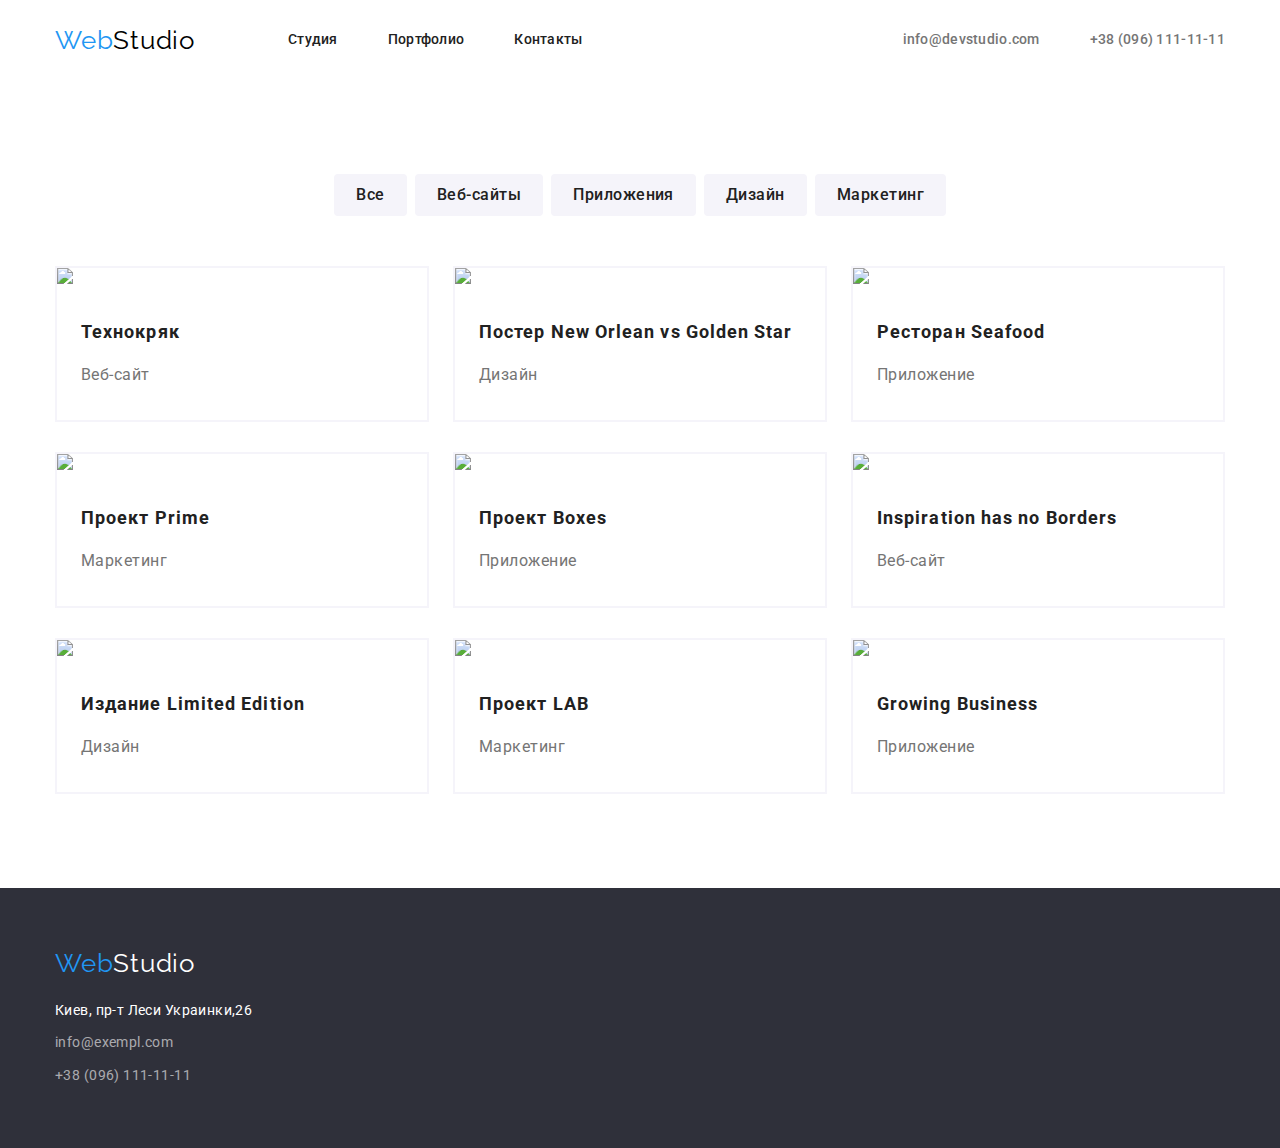
==== html/portfolio.html @ 2e2d147a "main" ====
<!DOCTYPE html>
<html lang="ru">
  <head>
    <meta charset="UTF-8" />
    <meta name="viewport" content="width=device-width, initial-scale=1.0" />
    <title>Portfolio</title>
    <link
      href="https://fonts.googleapis.com/css2?family=Raleway:wght@700&family=Roboto:wght@400;500;700;900&display=swap"
      rel="stylesheet"
    />
    <link
      href="https://cdnjs.cloudflare.com/ajax/libs/modern-normalize/1.0.0/modern-normalize.min.css"
      rel="stylesheet"
    />
    <!-- Див.на 2.34 год. вебінар Модуль 2. Вебинар №3. Основы CSS. Селекторы. Цвет -->
    <!-- link rel="stylesheet" href="./css/normalize.css" /   -->
    <link rel="stylesheet" href="../css/common.css" />
    <link rel="stylesheet" href="../css/portfolio.css" />
  </head>

  <!-- Контент страницы portfolio-->

  <body class="page">
    <!-- Шапка страницы портфолио-->
    <div class="container">
      <header>
        <!-- site-nav - Главная навигация -->
        <nav class="parents-btn">
          <!-- logo Логотип, всегда ссылка -->
          <a href="../index.html" lang="en" class="logo"
            >Web<span class="logo-black">Studio</span>
          </a>
          <!-- site-nav - Ссылки на другие страницы или разделы текущей -->
          <ul class="site-nav list middle-topline">
            <li class="li-site-nav">
              <a href="../index.html" class="link current">Студия</a>
            </li>
            <li class="li-site-nav">
              <a href="./portfolio.html" class="link">Портфолио</a>
            </li>
            <li class="li-site-nav">
              <a href="./portfolio.html" class="link">Контакты</a>
            </li>
          </ul>

          <!-- aus-nav, Contats -->
          <ul class="aus-nav list edge-topline">
            <li class="li-aus-nav">
              <a href="mailto:info@devstudio.com" class="link"
                >info@devstudio.com</a
              >
            </li>
            <li class="li-aus-nav">
              <a href="tel:+380961111111" class="link">+38 (096) 111-11-11</a>
            </li>
          </ul>
        </nav>
      </header>
    </div>

    <main>
      <!-- навигация портфолио-->
      <div class="container">
        <nav>
          <ul class="filter-btn list topline">
            <li class="describe-btn">
              <button type="button">Все</button>
            </li>
            <li class="describe-btn">
              <button type="button">Веб-сайты</button>
            </li>
            <li class="describe-btn">
              <button type="button">Приложения</button>
            </li>
            <li class="describe-btn">
              <button type="button">Дизайн</button>
            </li>
            <li class="describe-btn">
              <button type="button">Маркетинг</button>
            </li>
          </ul>
        </nav>
      </div>

      <!-- main - Секция главная -->
      <div class="container">
        <section class="section-dcrtn">
          <!--  <h1> ПОРТФОЛИО </h1>      -->
          <ul class="list ul-dcrtn">
            <li class="block-li img">
              <!-- Рамка вокруг текста -->
              <div class="outline-main">
                <a href=""
                  ><img
                    src="../images/porfolio-img/hw-02-001.jpg"
                    alt="Изибражение контента веб-сайта."
                    width="370"
                  />
                  <h2 class="name-work">Технокряк</h2>
                  <p class="type-work">Веб-сайт</p>
                </a>
              </div>
              <div>
                <p class="plastyr"></p>
              </div>
              <!--          <p class="describe-work">
                      Технокряк это современная площадка распространения коронавируса.
                      Компании используют эту платформу для цифрового шпионажа и атак
                      на защищенные сервера конкурентов.
                    </p> -->
            </li>
            <li class="block-li img">
              <!-- Рамка вокруг текста -->
              <div class="outline-main">
                <a href=""
                  ><img
                    src="../images/porfolio-img/hw-02-002.jpg"
                    alt="Изображение баскетболистов с мячем."
                    width="370"
                  />
                  <h2 class="name-work">Постер New Orlean vs Golden Star</h2>
                  <p class="type-work">Дизайн</p>
                </a>
              </div>
              <div>
                <p class="plastyr"></p>
              </div>
              <!--          <p class="describe-work">
                      Технокряк это современная площадка распространения коронавируса.
                      Компании используют эту платформу для цифрового шпионажа и атак
                      на защищенные сервера конкурентов.
                    </p> -->
            </li>
            <li class="block-li img">
              <!-- Рамка вокруг текста -->
              <div class="outline-main">
                <a href=""
                  ><img
                    src="../images/porfolio-img/hw-02-003.jpg"
                    alt="Изображение афиши ресторана Seafood."
                    width="370"
                  />
                  <h2 class="name-work">Ресторан Seafood</h2>
                  <p class="type-work">Приложение</p>
                </a>
              </div>
              <div>
                <p class="plastyr"></p>
              </div>
              <!--          <p class="describe-work">
                      Технокряк это современная площадка распространения коронавируса.
                      Компании используют эту платформу для цифрового шпионажа и атак
                      на защищенные сервера конкурентов.
                    </p> -->
            </li>
            <li class="block-li img">
              <!-- Рамка вокруг текста -->
              <div class="outline-main">
                <a href=""
                  ><img
                    src="../images/porfolio-img/hw-02-004.jpg"
                    alt="Изображение товара наушникм."
                    width="370"
                  />
                  <h2 class="name-work">Проект Prime</h2>
                  <p class="type-work">Маркетинг</p>
                </a>
              </div>
              <div>
                <p class="plastyr"></p>
              </div>
              <!--          <p class="describe-work">
                      Технокряк это современная площадка распространения коронавируса.
                      Компании используют эту платформу для цифрового шпионажа и атак
                      на защищенные сервера конкурентов.
                      </p> -->
            </li>
            <li class="block-li img">
              <!-- Рамка вокруг текста -->
              <div class="outline-main">
                <a href=""
                  ><img
                    src="../images/porfolio-img/hw-02-005.jpg"
                    alt="Изображение упаковочных коробок."
                    width="370"
                  />
                  <h2 class="name-work">Проект Boxes</h2>
                  <p class="type-work">Приложение</p>
                </a>
              </div>
              <div>
                <p class="plastyr"></p>
              </div>
              <!--          <p class="describe-work">
                      Технокряк это современная площадка распространения коронавируса.
                      Компании используют эту платформу для цифрового шпионажа и атак
                      на защищенные сервера конкурентов.
                    </p> -->
            </li>
            <li class="block-li img">
              <!-- Рамка вокруг текста -->
              <div class="outline-main">
                <a href=""
                  ><img
                    src="../images/porfolio-img/hw-02-006.jpg"
                    alt="Изображение презентации веб-сайта."
                    width="370"
                  />
                  <h2 class="name-work">Inspiration has no Borders</h2>
                  <p class="type-work">Веб-сайт</p>
                </a>
              </div>
              <div>
                <p class="plastyr"></p>
              </div>
              <!--          <p class="describe-work">
                      Технокряк это современная площадка распространения коронавируса.
                      Компании используют эту платформу для цифрового шпионажа и атак
                      на защищенные сервера конкурентов.
                    </p> -->
            </li>
            <li class="block-li img">
              <!-- Рамка вокруг текста -->
              <div class="outline-main">
                <a href=""
                  ><img
                    src="../images/porfolio-img/hw-02-007.jpg"
                    alt="Изображение рекламного издания."
                    width="370"
                  />
                  <h2 class="name-work">Издание Limited Edition</h2>
                  <p class="type-work">Дизайн</p>
                </a>
              </div>
              <div>
                <p class="plastyr"></p>
              </div>
              <!--          <p class="describe-work">
                      Технокряк это современная площадка распространения коронавируса.
                      Компании используют эту платформу для цифрового шпионажа и атак
                      на защищенные сервера конкурентов.
                    </p> -->
            </li>
            <li class="block-li img">
              <!-- Рамка вокруг текста -->
              <div class="outline-main">
                <a href=""
                  ><img
                    src="../images/porfolio-img/hw-02-008.jpg"
                    alt="Изображение бирка товара."
                    width="370"
                  />
                  <h2 class="name-work">Проект LAB</h2>
                  <p class="type-work">Маркетинг</p>
                </a>
              </div>
              <div>
                <p class="plastyr"></p>
              </div>
              <!--          <p class="describe-work">
                      Технокряк это современная площадка распространения коронавируса.
                      Компании используют эту платформу для цифрового шпионажа и атак
                      на защищенные сервера конкурентов.
                    </p> -->
            </li>
            <li class="block-li img">
              <!-- Рамка вокруг текста -->
              <div class="outline-main">
                <a href=""
                  ><img
                    src="../images/porfolio-img/hw-02-009.jpg"
                    alt="Изображение презентации бизнеса на ноутбуке."
                    width="370"
                  />
                  <h2 class="name-work">Growing Business</h2>
                  <p class="type-work">Приложение</p>
                </a>
              </div>
              <div>
                <p class="plastyr"></p>
              </div>

              <!--          <p class="describe-work">
                      Технокряк это современная площадка распространения коронавируса.
                      Компании используют эту платформу для цифрового шпионажа и атак
                      на защищенные сервера конкурентов.
                    </p> -->
            </li>
          </ul>
        </section>
      </div>
    </main>

    <!-- Подвал страницы -->
    <footer>
      <div class="container">
        <!--*розташування дає різницю*/-->
        <!-- Логотип, всегда ссылка -->
        <!--href="./index.html" lang="en" class="logo"-->
        <a href="../" lang="en" class="logo"
          >Web<span class="logo-white">Studio</span></a
        >
        <!-- Адрес и контакты -->
        <address class="adr">
          Киев, пр-т Леси Украинки,26
          <a href="mailto:info@exempl.com" class="aus-footer"
            >info@exempl.com</a
          >
          <a href="tel:+380961111111" class="aus-footer">+38 (096) 111-11-11</a>
        </address>
      </div>
    </footer>
  </body>
</html>

<!-- абсолютные пути  не cкопировались  -->
---- css/common.css ----
:root {
  /*як селектор html для index.html
  Робимо об'яву своїх перемінних:*/
  --primary-text-color: #212121;
  --title-text-color: #757575;
  --accent-color: #2196f3;
  --primary-white-color: #ffffff;

  --secondary-bckgr-color: #2f303a;
  --secondary-grey-color: rgba(255, 255, 255, 0.6);
  --secondary-blacK-color: #000000;
  --button-bckgr-color: #f5f4fa;
 
}


body {
  background-color: var(--primary-white-color);
  color: var(--title-text-color);

  font-family: Roboto, Raleway, sans-serif;
  /*щрифт без насічок*/
  /*letter-spacing: 0.15em;   Унаслідковуване*/
}

.container {
  /*  центрування  */
  /*margin: 0 auto;*/
  margin-left: auto;
  margin-right: auto;
  width: 1200px; /* 1170 + 15 + 15 */
  padding-left: 15px;
  padding-right: 15px;

 /* outline: 2px solid tomato; /* слой */
  /* background-color: #fffbbb; / завжди використовуватити в роботі з container*/
}

/*  margin: 0 auto;  */

img {
  /*зняти margin в картиках*/
  display: block;
  max-width: 100%;
  height: auto;
}

.list {
  padding: 0; /* або пройтись через ліву крайню кнопку в F12 */
  margin: 0; /* або пройтись через ліву крайню кнопку в F12 */
  font-size: 0; /*задаємо в батьківский елемент ul */
  /* class для сброса стиля, например, точек при uL 
  и link для можно так же. M.2,Веб.З: 1.42.20 */
  list-style: none; 
}

.header-nav {
  display: inline-block; /*щоб розвернути в горизонталь і запрацювали  padding горизонталі */
  padding-left: 15px;
  padding-right: 15px;

  text-align: center;
  border-style: solid;
/*  color: orange; */
}

.parents-btn {
  display: flex;

  align-items: center;
  justify-content: ;
}
/* logo */
.logo {
      margin-right: 93px;
  color: var(--accent-color);

  font-family: Raleway, cursive;
  font-size: 26px;
  line-height: 1.19;
  /* identical to box height */
  letter-spacing: 0.03em;
  text-decoration: none; /*праює тільки зі ссилками*/
}
.logo-black {
  color: var(--secondary-blacK-color);
}


/*{ display: inline-block; /Превращает любой элемент в строчный, простой  текст */

/* Site-nav  */
.site-nav,
.aus-nav {
  display: flex;
  
  font-weight: 500;
  font-size: 14px;
  line-height: 1.14;
  letter-spacing: 0.02em;
}
.middle-topline { /*вертикаль*/
  padding-top: 32px; 
  padding-bottom: 32px; 
  }
.edge-topline { /*вертикаль*/
  margin-left: auto;
  padding-top: 32px; 
  padding-bottom: 32px;  
}
/* очистка крайньої геометрії, 3-й варіант*/
.site-nav .li-site-nav + .li-site-nav,
.aus-nav .li-aus-nav + .li-aus-nav {
 margin-left: 50px; 
}

/*
.li-site-nav { 
/*outline: 1px solid rebeccapurple;
  background-color: salmon;
  margin-right: 50px; 
}
/* очистка крайньої геометрії, 2-й варіант 
.site-nav .li-site-nav:last-child {
  margin-right: 0px; 
} */

/*
.li-aus-nav {
/* outline: 1px solid red; 
  background-color: rosybrown;
  margin-right: 0px;
}
/* очистка крайньої геометрії, 1-й варіант
.aus-nav .li-aus-nav:not(:last-child) {
  margin-right: 50px;
}
*/

.site-nav .link .current {
      padding-top: 32px; 
      padding-bottom: 32px;  
  display: block;  /* зняти зазор перед елементом справа (для inline block - не застосовується)*/
  
  color: var(--accent-color); /* ввели альтернативний колір на клік*/
}
.site-nav a {
  /*або .site-nav .link */
  color: var(--primary-text-color);
  text-decoration: none; /*праює тільки зі ссилками*/
}
.site-nav .link:hover,
.site-nav .link:focus,
.aus-nav .link:hover,
.aus-nav .link:focus {
  /*ефект наведення M.2,Веб.З: 1.47.20 */
  color: var(--accent-color);
}

/*aus-nav*/
/* aus  rgba(255, 255, 255, 0.6) */
.aus-nav a {
  color: var(--title-text-color);
  text-decoration: none; /*праює тільки зі ссилками*/
}

/* main */

/*footer background #2F303A*/
.adr {
  display: flex;
  flex-direction: column;
}
footer {
     /*  центрування  */
    /*margin: 0 auto;*/
  margin left: auto;
  margin right: auto;
  margin-top: 0;
  margin-bottom: 0;
  padding-left: 15px;
  padding-right: 15px;
  padding-top: 60px;
padding-bottom: 60px;
  background-color: var(--secondary-bckgr-color);
  color: var(--primary-white-color);
}
/* logo */

.logo-white {
  color: var(--primary-white-color);
}

/* address */
address {
  margin-top: 20px;
  font-style: normal;
  font-weight: 400;
  font-size: 14px;
  line-height: 1.71; /* or 171% */
  letter-spacing: 0.03em;
}

.aus-footer {
  margin-top: 9px; 
  color: var(--secondary-grey-color);
  text-decoration: none; /*праює тільки зі ссилками*/
}

.aus-footer:hover,
.aus-footer:focus {
  /*ефект наведення M.2,Веб.З: 1.47.20 */
  color: var(--accent-color);
}
---- css/portfolio.css ----
/* прцюємо у VSC паралельно в двох колонках */
/* Боаузер читає зправа наліво !!!   */

/* body {
  background-color: #ffffff;
  color: #212121;} --*/
/* button - Системи кнопок M.2,Веб.З: 2.09.40 */
.filter-btn {
  display: flex;
  margin-top: 0;
  margin-bottom: 0;
  justify-content: center;

  /* background-color: orchid; / завжди використовуватити в роботі з container*/
}
.topline {
  /*вертикаль */
  padding-top: 94px;
  padding-bottom: 50px;
}
.describe-btn button {
  border-radius: 4px;
  padding-left: 22px;
  padding-right: 22px;
  padding-top: 8px;
  padding-bottom: 8px;
  min-width: 73px;
  max-width: 150px;
  border-style: none;
  /* border-color робимо прозорим якщо border є  transparent ; opacity: 0.5; */
  /*margin-right: 8px; */
  color: var(--primary-text-color);
  background-color: var(--button-bckgr-color);

  font-weight: 500;
  font-size: 16px;
  line-height: 1.62; /* identical to box height, or 162% */
  text-align: center;
  letter-spacing: 0.03em;

  /* 
padding: 12px 24px;
display: inline-block; / Превращает любой элемент в строчный, простой  текст/
border: 1px solid black; */
}

/* очистка крайньої геометрії, 2-й варіант */
.filter-btn .describe-btn + .describe-btn {
  margin-left: 8px; /* дати по 8рх мыж елементами вліво */
}

.describe-btn button:hover,
.describe-btn button:focus {
  color: var(--primary-white-color);
  background-color: var(--accent-color);
}

/* main */
.section-dcrtn {
  margin: 0;
  
  /*border-style: solid var(--secondary-bckgr-color);*/
  /*background-color: teal;*/
}
.ul-dcrtn {
  display: flex; /*багатострочний flex контейнер для ul*/
  flex-wrap: wrap; /*перенос li-елементів строки*/
 /* vertical-align: 0%;*/
  /* align-items: center; */
  /* justify-content: center;  /створює проблему пустого місця*/
  /* max-lines: ; */
  /* background-color: teal;*/
  align-items: center;
  padding-bottom: 64px; /* 94pх -30рх (plastyr) = 64рх */
  max-lines: ;
  block-size: 0%;
}
.ul-dcrtn .block-li {
  width: calc((100% - 3 * 30px) / 3) /* НЕ ПРАЦЮЮТЬ */
  /*width: calc(100% - (3 * 30px) / 4);*/
/*vertical-align: top;*/
  margin-bottom: 30px;
  margin-right: 24px;

  /* padding-bottom: 94px; */
  /*background-color: lightcoral;*/
}
/* структурні псевдокласи */
.block-li:nth-child(3n) {
  margin-right: 0px; 
  /* зносимо правий margin у 4-го елемента */
}

.block-lu:nth-child(-n ) {
  margin-bottom: 30px; } /* зносимо нижні margin у 4-х останніх елементів */


/* структурні псевдокласи */
/*.block-li:nth-child(3n) {
  margin-right: 0px; /* зносимо правий margin у 4-го елемента */
    /*
.ul-dcrtn .block-li:nth-last-child(-n + 3){
  margin-bottom: 0px; }/* зносимо нижні margin у 4-х останніх елементів */

/*.li-advantage:not(nth-last-child(-n + 4)) { margin-bottom: 30px; } / встановлюєм margin всім крім 4-го елемента */

/*.ul-advantage .li-advantage {   margin-right: ;  }  */
/*.ul-advantage .li-advantage:last-child { margin-right: 0px;  } */
/*.ul-advantage .li-advantage:not(:last-child) {margin-right: 40px; } */
/*.ul-dcrtn .li-advantage + .li-advantage {
  /*сeлектор сусіда for display: flex | inline-flex*/
/* color: */

/*.ul-dcrtn .block-li + .block-li {
  margin-left: 0px;} /* дати по 8рх мiж елементами вліво */



.outline-main {
  /* рамка */
  
  /* outline: 2px solid tomato; */
  border: 2px solid var(--button-bckgr-color);
  padding: 0;
 
  /*  float: left; */
}
a {text-decoration: none;
}


.name-work {
  margin: 0;
  margin-left: 24px;
  margin-right: 24px;
  margin-top: 30px;
  color: var(--primary-text-color);

  font-weight: 700;
  font-size: 18px;
  line-height: 2; /* identical to box height, or 200% */
  letter-spacing: 0.06em;
}

.type-work {

  margin-left: 24px;
  margin-right: 24px;
  margin-top: 10px;
  margin-bottom: 30px;
  color: var(--title-text-color);
  

  font-weight: 400;
  font-size: 16px;
  line-height: 1.87; /* identical to box height, or 187% */
  letter-spacing: 0.03em;
}
.plastyr {
  margin: 0;
  /*outline: 2px solid tomato; /* слой */
  /*border: 2px none; var(--button-bckgr-color); /* Убираем границу */
    
  /*border: 2px solid var(--button-bckgr-color);*/
  background-color: var(--primary-white-color);
  padding-bottom: 30px;
/*
.describe-work {
  color: var(--title-text-color);
  font-weight: 400;
  font-size: 14px;
  line-height: 1.71; 
  letter-spacing: 0.03em;
}
*/

/* filter nav 
.filter-nav .link {
  color: var(--accent-color);
}
.filter-nav .link:hover,
.filter-nav .link:focus {
  color: var(--title-text-color);
}  */

/*hero/
.hero-title {
  color: var(--title-text-color);
}    */
/*section/
.section-title {
  color: var(--title-text-color);
} 
*/
/*feature/
.feature-list .title {
  color: var(--title-text-color);
}
*/

/*examples/
.work-list .title {
  color: var(--title-text-color);
}
*/
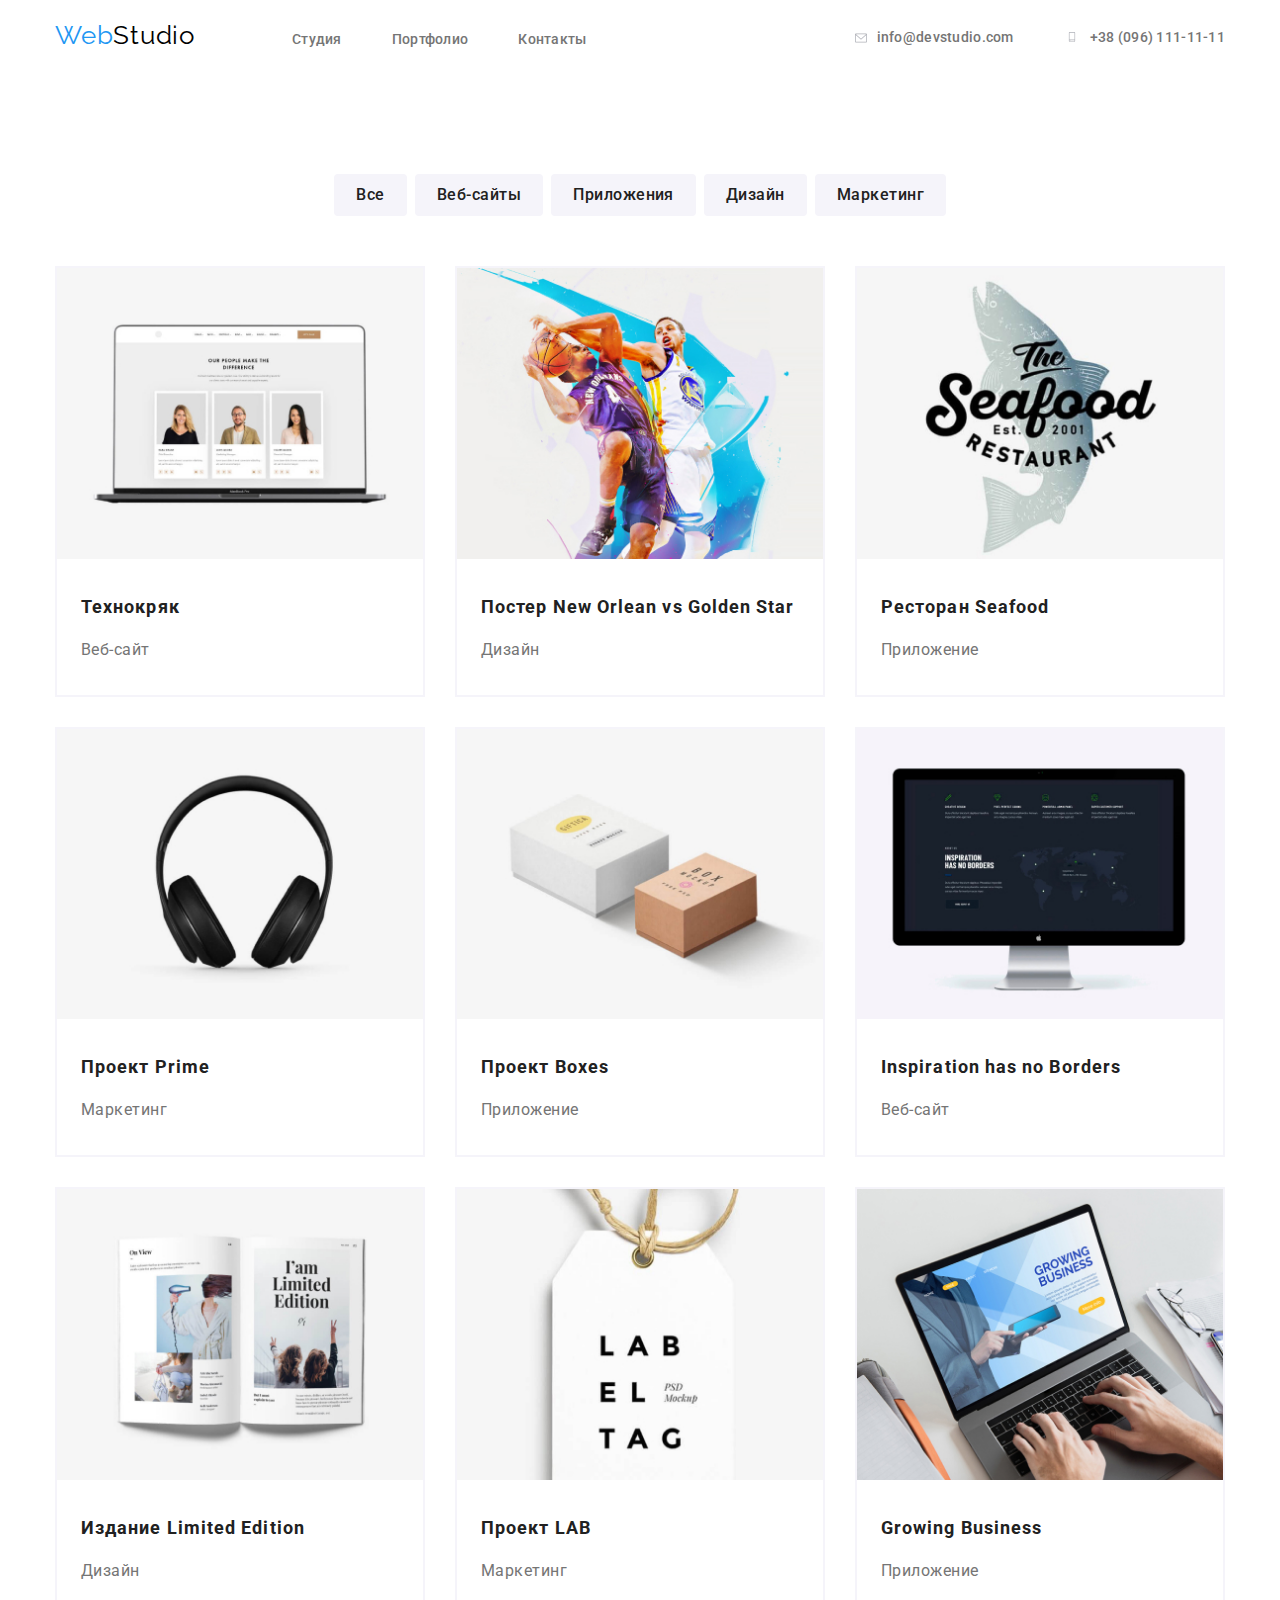
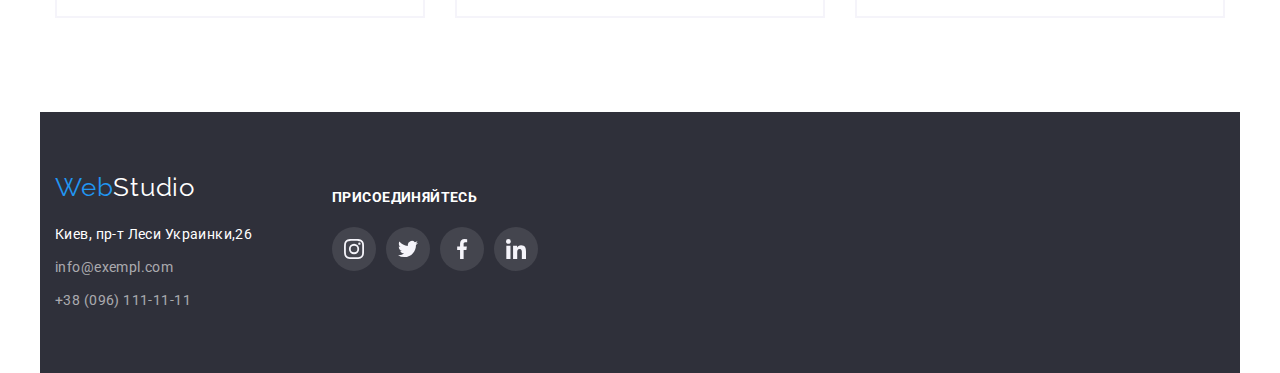
==== commit d88811fb: "hw-04" ====
--- a/html/portfolio.html
+++ b/html/portfolio.html
@@ -20,48 +20,75 @@
 
   <!-- Контент страницы portfolio-->
 
-  <body class="page">
-    <!-- Шапка страницы портфолио-->
-    <div class="container">
-      <header>
+  <body>
+    <!-- Шапка страницы -->
+    <header>
+      <div class="container menu-nv">
         <!-- site-nav - Главная навигация -->
-        <nav class="parents-btn">
+        <nav>
           <!-- logo Логотип, всегда ссылка -->
-          <a href="../index.html" lang="en" class="logo"
-            >Web<span class="logo-black">Studio</span>
-          </a>
+          <a href="./" lang="en" class="logo"
+            >Web<span class="logo-black">Studio</span></a
+          >
           <!-- site-nav - Ссылки на другие страницы или разделы текущей -->
-          <ul class="site-nav list middle-topline">
+          <ul class="list site-nav">
             <li class="li-site-nav">
-              <a href="../index.html" class="link current">Студия</a>
+              <a class="link current" href="../index.html">Студия</a>
             </li>
             <li class="li-site-nav">
-              <a href="./portfolio.html" class="link">Портфолио</a>
+              <a class="link" href="../html/portfolio.html">Портфолио</a>
             </li>
             <li class="li-site-nav">
-              <a href="./portfolio.html" class="link">Контакты</a>
+              <a class="link" href="../">Контакты</a>
             </li>
           </ul>
-
-          <!-- aus-nav, Contats -->
-          <ul class="aus-nav list edge-topline">
-            <li class="li-aus-nav">
-              <a href="mailto:info@devstudio.com" class="link"
+        </nav>
+
+        <!-- aus-nav, Contats -->
+        <ul class="list aus-nav">
+          <!-- ::  -->
+          <!-- ::  -->
+          <li class="li-aus-nav flexbox ">
+            <a
+                class="link "
+                href="mailto:info@devstudio.com"
+                target="_blank"
+                rel="noopener noreferrer"
+                aria-label="ссылка E-mail"
+              >
+                <svg class="cnts-e-icon">
+                  <use href="../images/main/sprite-contacts.svg#envelope"></use>
+                </svg>
+              </a>
+              <a class="link" href="mailto:info@devstudio.com"
                 >info@devstudio.com</a
               >
-            </li>
-            <li class="li-aus-nav">
-              <a href="tel:+380961111111" class="link">+38 (096) 111-11-11</a>
-            </li>
-          </ul>
-        </nav>
-      </header>
-    </div>
+            
+          </li>
+          <li class="li-aus-nav flexbox ">
+              <a
+                class="link "
+                href="tel:+380961111111"
+                target="_blank"
+                rel="noopener noreferrer"
+                aria-label="ссылка смартфон">
+                <svg class="cnts-s-icon">
+                  <use
+                    href="../images/main/sprite-contacts.svg#smartphone"
+                  ></use>
+                </svg>
+              </a>
+              <a class="link" href="tel:+380961111111">+38 (096) 111-11-11</a>
+            </div>
+          </li>
+        </ul>
+      </div>
+    </header>
 
     <main>
       <!-- навигация портфолио-->
-      <div class="container">
-        <nav>
+      <section class="general">
+        <div class="container">
           <ul class="filter-btn list topline">
             <li class="describe-btn">
               <button type="button">Все</button>
@@ -79,236 +106,281 @@
               <button type="button">Маркетинг</button>
             </li>
           </ul>
-        </nav>
-      </div>
-
-      <!-- main - Секция главная -->
-      <div class="container">
-        <section class="section-dcrtn">
+
           <!--  <h1> ПОРТФОЛИО </h1>      -->
           <ul class="list ul-dcrtn">
-            <li class="block-li img">
-              <!-- Рамка вокруг текста -->
-              <div class="outline-main">
-                <a href=""
-                  ><img
-                    src="../images/porfolio-img/hw-02-001.jpg"
-                    alt="Изибражение контента веб-сайта."
-                    width="370"
-                  />
+            <li class="block-li img outline-main">
+              <!-- Рамка вокруг текста -->
+
+              <a href=""
+                ><img
+                  src="../images/portfolio-img/hw-02-001.jpg"
+                  alt="Изибражение контента веб-сайта."
+                  width="370"
+                />
+                <div class="card-title">
                   <h2 class="name-work">Технокряк</h2>
                   <p class="type-work">Веб-сайт</p>
-                </a>
-              </div>
-              <div>
-                <p class="plastyr"></p>
-              </div>
-              <!--          <p class="describe-work">
-                      Технокряк это современная площадка распространения коронавируса.
-                      Компании используют эту платформу для цифрового шпионажа и атак
-                      на защищенные сервера конкурентов.
-                    </p> -->
-            </li>
-            <li class="block-li img">
-              <!-- Рамка вокруг текста -->
-              <div class="outline-main">
-                <a href=""
-                  ><img
-                    src="../images/porfolio-img/hw-02-002.jpg"
-                    alt="Изображение баскетболистов с мячем."
-                    width="370"
-                  />
+                </div>
+              </a>
+
+              <!--          <p class="describe-work">
+                      Технокряк это современная площадка распространения коронавируса.
+                      Компании используют эту платформу для цифрового шпионажа и атак
+                      на защищенные сервера конкурентов.
+                    </p> -->
+            </li>
+            <li class="block-li img outline-main">
+              <!-- Рамка вокруг текста -->
+
+              <a href=""
+                ><img
+                  src="../images/portfolio-img/hw-02-002.jpg"
+                  alt="Изображение баскетболистов с мячем."
+                  width="370"
+                />
+                <div class="card-title">
                   <h2 class="name-work">Постер New Orlean vs Golden Star</h2>
                   <p class="type-work">Дизайн</p>
-                </a>
-              </div>
-              <div>
-                <p class="plastyr"></p>
-              </div>
-              <!--          <p class="describe-work">
-                      Технокряк это современная площадка распространения коронавируса.
-                      Компании используют эту платформу для цифрового шпионажа и атак
-                      на защищенные сервера конкурентов.
-                    </p> -->
-            </li>
-            <li class="block-li img">
-              <!-- Рамка вокруг текста -->
-              <div class="outline-main">
-                <a href=""
-                  ><img
-                    src="../images/porfolio-img/hw-02-003.jpg"
-                    alt="Изображение афиши ресторана Seafood."
-                    width="370"
-                  />
+                </div>
+              </a>
+
+              <!--          <p class="describe-work">
+                      Технокряк это современная площадка распространения коронавируса.
+                      Компании используют эту платформу для цифрового шпионажа и атак
+                      на защищенные сервера конкурентов.
+                    </p> -->
+            </li>
+            <li class="block-li img outline-main">
+              <!-- Рамка вокруг текста -->
+
+              <a href=""
+                ><img
+                  src="../images/portfolio-img/hw-02-003.jpg"
+                  alt="Изображение афиши ресторана Seafood."
+                  width="370"
+                />
+                <div class="card-title">
                   <h2 class="name-work">Ресторан Seafood</h2>
                   <p class="type-work">Приложение</p>
-                </a>
-              </div>
-              <div>
-                <p class="plastyr"></p>
-              </div>
-              <!--          <p class="describe-work">
-                      Технокряк это современная площадка распространения коронавируса.
-                      Компании используют эту платформу для цифрового шпионажа и атак
-                      на защищенные сервера конкурентов.
-                    </p> -->
-            </li>
-            <li class="block-li img">
-              <!-- Рамка вокруг текста -->
-              <div class="outline-main">
-                <a href=""
-                  ><img
-                    src="../images/porfolio-img/hw-02-004.jpg"
-                    alt="Изображение товара наушникм."
-                    width="370"
-                  />
+                </div>
+              </a>
+
+              <!--          <p class="describe-work">
+                      Технокряк это современная площадка распространения коронавируса.
+                      Компании используют эту платформу для цифрового шпионажа и атак
+                      на защищенные сервера конкурентов.
+                    </p> -->
+            </li>
+
+            <li class="block-li img outline-main">
+              <!-- Рамка вокруг текста -->
+
+              <a href=""
+                ><img
+                  src="../images/portfolio-img/hw-02-004.jpg"
+                  alt="Изображение товара наушникм."
+                  width="370"
+                />
+                <div class="card-title">
                   <h2 class="name-work">Проект Prime</h2>
                   <p class="type-work">Маркетинг</p>
-                </a>
-              </div>
-              <div>
-                <p class="plastyr"></p>
-              </div>
+                </div>
+              </a>
+
               <!--          <p class="describe-work">
                       Технокряк это современная площадка распространения коронавируса.
                       Компании используют эту платформу для цифрового шпионажа и атак
                       на защищенные сервера конкурентов.
                       </p> -->
             </li>
-            <li class="block-li img">
-              <!-- Рамка вокруг текста -->
-              <div class="outline-main">
-                <a href=""
-                  ><img
-                    src="../images/porfolio-img/hw-02-005.jpg"
-                    alt="Изображение упаковочных коробок."
-                    width="370"
-                  />
+            <li class="block-li img outline-main">
+              <!-- Рамка вокруг текста -->
+
+              <a href=""
+                ><img
+                  src="../images/portfolio-img/hw-02-005.jpg"
+                  alt="Изображение упаковочных коробок."
+                  width="370"
+                />
+                <div class="card-title">
                   <h2 class="name-work">Проект Boxes</h2>
                   <p class="type-work">Приложение</p>
-                </a>
-              </div>
-              <div>
-                <p class="plastyr"></p>
-              </div>
-              <!--          <p class="describe-work">
-                      Технокряк это современная площадка распространения коронавируса.
-                      Компании используют эту платформу для цифрового шпионажа и атак
-                      на защищенные сервера конкурентов.
-                    </p> -->
-            </li>
-            <li class="block-li img">
-              <!-- Рамка вокруг текста -->
-              <div class="outline-main">
-                <a href=""
-                  ><img
-                    src="../images/porfolio-img/hw-02-006.jpg"
-                    alt="Изображение презентации веб-сайта."
-                    width="370"
-                  />
+                </div>
+              </a>
+
+              <!--          <p class="describe-work">
+                      Технокряк это современная площадка распространения коронавируса.
+                      Компании используют эту платформу для цифрового шпионажа и атак
+                      на защищенные сервера конкурентов.
+                    </p> -->
+            </li>
+            <li class="block-li img outline-main">
+              <!-- Рамка вокруг текста -->
+
+              <a href=""
+                ><img
+                  src="../images/portfolio-img/hw-02-006.jpg"
+                  alt="Изображение презентации веб-сайта."
+                  width="370"
+                />
+                <div class="card-title">
                   <h2 class="name-work">Inspiration has no Borders</h2>
                   <p class="type-work">Веб-сайт</p>
-                </a>
-              </div>
-              <div>
-                <p class="plastyr"></p>
-              </div>
-              <!--          <p class="describe-work">
-                      Технокряк это современная площадка распространения коронавируса.
-                      Компании используют эту платформу для цифрового шпионажа и атак
-                      на защищенные сервера конкурентов.
-                    </p> -->
-            </li>
-            <li class="block-li img">
-              <!-- Рамка вокруг текста -->
-              <div class="outline-main">
-                <a href=""
-                  ><img
-                    src="../images/porfolio-img/hw-02-007.jpg"
-                    alt="Изображение рекламного издания."
-                    width="370"
-                  />
+                </div>
+              </a>
+
+              <!--          <p class="describe-work">
+                      Технокряк это современная площадка распространения коронавируса.
+                      Компании используют эту платформу для цифрового шпионажа и атак
+                      на защищенные сервера конкурентов.
+                    </p> -->
+            </li>
+            <li class="block-li img outline-main">
+              <!-- Рамка вокруг текста -->
+
+              <a href=""
+                ><img
+                  src="../images/portfolio-img/hw-02-007.jpg"
+                  alt="Изображение рекламного издания."
+                  width="370"
+                />
+                <div class="card-title">
                   <h2 class="name-work">Издание Limited Edition</h2>
                   <p class="type-work">Дизайн</p>
-                </a>
-              </div>
-              <div>
-                <p class="plastyr"></p>
-              </div>
-              <!--          <p class="describe-work">
-                      Технокряк это современная площадка распространения коронавируса.
-                      Компании используют эту платформу для цифрового шпионажа и атак
-                      на защищенные сервера конкурентов.
-                    </p> -->
-            </li>
-            <li class="block-li img">
-              <!-- Рамка вокруг текста -->
-              <div class="outline-main">
-                <a href=""
-                  ><img
-                    src="../images/porfolio-img/hw-02-008.jpg"
-                    alt="Изображение бирка товара."
-                    width="370"
-                  />
+                </div>
+              </a>
+
+              <!--          <p class="describe-work">
+                      Технокряк это современная площадка распространения коронавируса.
+                      Компании используют эту платформу для цифрового шпионажа и атак
+                      на защищенные сервера конкурентов.
+                    </p> -->
+            </li>
+            <li class="block-li img outline-main">
+              <!-- Рамка вокруг текста -->
+
+              <a href=""
+                ><img
+                  src="../images/portfolio-img/hw-02-008.jpg"
+                  alt="Изображение бирка товара."
+                  width="370"
+                />
+                <div class="card-title">
                   <h2 class="name-work">Проект LAB</h2>
                   <p class="type-work">Маркетинг</p>
-                </a>
-              </div>
-              <div>
-                <p class="plastyr"></p>
-              </div>
-              <!--          <p class="describe-work">
-                      Технокряк это современная площадка распространения коронавируса.
-                      Компании используют эту платформу для цифрового шпионажа и атак
-                      на защищенные сервера конкурентов.
-                    </p> -->
-            </li>
-            <li class="block-li img">
-              <!-- Рамка вокруг текста -->
-              <div class="outline-main">
-                <a href=""
-                  ><img
-                    src="../images/porfolio-img/hw-02-009.jpg"
-                    alt="Изображение презентации бизнеса на ноутбуке."
-                    width="370"
-                  />
+                </div>
+              </a>
+
+              <!--          <p class="describe-work">
+                      Технокряк это современная площадка распространения коронавируса.
+                      Компании используют эту платформу для цифрового шпионажа и атак
+                      на защищенные сервера конкурентов.
+                    </p> -->
+            </li>
+            <li class="block-li img outline-main">
+              <!-- Рамка вокруг текста -->
+
+              <a href=""
+                ><img
+                  src="../images/portfolio-img/hw-02-009.jpg"
+                  alt="Изображение презентации бизнеса на ноутбуке."
+                  width="370"
+                />
+                <div class="card-title">
                   <h2 class="name-work">Growing Business</h2>
                   <p class="type-work">Приложение</p>
+                </div>
+              </a>
+
+              <!--          <p class="describe-work">
+                      Технокряк это современная площадка распространения коронавируса.
+                      Компании используют эту платформу для цифрового шпионажа и атак
+                      на защищенные сервера конкурентов.
+                    </p> -->
+            </li>
+          </ul>
+        </div>
+      </section>
+    </main>
+
+    <!-- Подвал страницы -->
+    <footer class="container">
+      <ul class="list flexbox">
+        <li class="li-adr">
+          <a href="../" lang="en" class="logo"
+            >Web<span class="logo-white">Studio</span></a
+          >
+          <address class="address">
+            Киев, пр-т Леси Украинки,26
+            <a href="mailto:info@exempl.com" class="aus-footer"
+              >info@exempl.com</a
+            >
+            <a href="tel:+380961111111" class="aus-footer"
+              >+38 (096) 111-11-11</a
+            >
+          </address>
+        </li>
+        <li class="li-soccontact">
+          <h2 class="soccontact-title">ПРИСОЕДИНЯЙТЕСЬ</h2>
+          <div class="flexbox">
+            <ul class="list soc-icon-list">
+              <li class="soc-icon-item">
+                <a
+                  class="soc-icon-link"
+                  href="https://instagram.com"
+                  target="_blank"
+                  rel="noopener noreferrer"
+                  aria-label="ссылка Инстаграм"
+                >
+                  <svg class="soc-icon">
+                    <use href="../images/main/sprite.svg#instagram-grey"></use>
+                  </svg>
                 </a>
-              </div>
-              <div>
-                <p class="plastyr"></p>
-              </div>
-
-              <!--          <p class="describe-work">
-                      Технокряк это современная площадка распространения коронавируса.
-                      Компании используют эту платформу для цифрового шпионажа и атак
-                      на защищенные сервера конкурентов.
-                    </p> -->
-            </li>
-          </ul>
-        </section>
-      </div>
-    </main>
-
-    <!-- Подвал страницы -->
-    <footer>
-      <div class="container">
-        <!--*розташування дає різницю*/-->
-        <!-- Логотип, всегда ссылка -->
-        <!--href="./index.html" lang="en" class="logo"-->
-        <a href="../" lang="en" class="logo"
-          >Web<span class="logo-white">Studio</span></a
-        >
-        <!-- Адрес и контакты -->
-        <address class="adr">
-          Киев, пр-т Леси Украинки,26
-          <a href="mailto:info@exempl.com" class="aus-footer"
-            >info@exempl.com</a
-          >
-          <a href="tel:+380961111111" class="aus-footer">+38 (096) 111-11-11</a>
-        </address>
-      </div>
+              </li>
+              <li class="soc-icon-item">
+                <a
+                  class="soc-icon-link"
+                  href="https://twitter.com"
+                  target="_blank"
+                  rel="noopener noreferrer"
+                  aria-label="ссылка Твиттер"
+                >
+                  <svg class="soc-icon">
+                    <use href="../images/main/sprite.svg#twitter-grey"></use>
+                  </svg>
+                </a>
+              </li>
+              <li class="soc-icon-item">
+                <a
+                  class="soc-icon-link"
+                  href="https://facebook.com"
+                  target="_blank"
+                  rel="noopener noreferrer"
+                  aria-label="ссылка Фейсбук"
+                >
+                  <svg class="soc-icon">
+                    <use href="../images/main/sprite.svg#facebook-grey"></use>
+                  </svg>
+                </a>
+              </li>
+              <li class="soc-icon-item">
+                <a
+                  class="soc-icon-link"
+                  href="https://linkedin.com"
+                  target="_blank"
+                  rel="noopener noreferrer"
+                  aria-label="ссылка Линкедин"
+                >
+                  <svg class="soc-icon">
+                    <use href="../images/main/sprite.svg#linkedin-grey"></use>
+                  </svg>
+                </a>
+              </li>
+            </ul>
+          </div>
+        </li>
+      </ul>
     </footer>
   </body>
 </html>
--- a/css/common.css
+++ b/css/common.css
@@ -8,9 +8,10 @@
 
   --secondary-bckgr-color: #2f303a;
   --secondary-grey-color: rgba(255, 255, 255, 0.6);
+ --soc-icon-grey-color:  rgba(255, 255, 255, 0.1);
   --secondary-blacK-color: #000000;
   --button-bckgr-color: #f5f4fa;
- 
+  --soc-icon-color: #AFB1B8;
 }
 
 
@@ -44,76 +45,118 @@
   max-width: 100%;
   height: auto;
 }
+a {
+  text-decoration: none;
+}
+
+/*{ display: inline-block; /Превращает любой элемент в строчный, простой  текст */
+
+/**** Site-nav  */
+.menu-nv {
+  display: flex;
+  height: 80px;
+  align-items: center;
+}
 
 .list {
   padding: 0; /* або пройтись через ліву крайню кнопку в F12 */
   margin: 0; /* або пройтись через ліву крайню кнопку в F12 */
-  font-size: 0; /*задаємо в батьківский елемент ul */
+           
   /* class для сброса стиля, например, точек при uL 
   и link для можно так же. M.2,Веб.З: 1.42.20 */
   list-style: none; 
 }
 
-.header-nav {
-  display: inline-block; /*щоб розвернути в горизонталь і запрацювали  padding горизонталі */
-  padding-left: 15px;
-  padding-right: 15px;
-
-  text-align: center;
-  border-style: solid;
-/*  color: orange; */
-}
-
-.parents-btn {
-  display: flex;
-
-  align-items: center;
-  justify-content: ;
-}
 /* logo */
 .logo {
-      margin-right: 93px;
-  color: var(--accent-color);
-
+  display: inline-flex;
+  color: var(--accent-color);
   font-family: Raleway, cursive;
   font-size: 26px;
   line-height: 1.19;
   /* identical to box height */
   letter-spacing: 0.03em;
   text-decoration: none; /*праює тільки зі ссилками*/
-}
+ }
+
 .logo-black {
+  margin-right: 93px; 
   color: var(--secondary-blacK-color);
 }
 
-
-/*{ display: inline-block; /Превращает любой элемент в строчный, простой  текст */
-
-/* Site-nav  */
-.site-nav,
-.aus-nav {
-  display: flex;
-  
+.site-nav .link,
+.aus-nav .link {
+  display: block;
+  align-items: center;
+  padding-top: 32px;
+  padding-bottom: 32px;
+
+  color: var(--title-text-color);
+
   font-weight: 500;
   font-size: 14px;
   line-height: 1.14;
   letter-spacing: 0.02em;
 }
-.middle-topline { /*вертикаль*/
-  padding-top: 32px; 
-  padding-bottom: 32px; 
-  }
-.edge-topline { /*вертикаль*/
-  margin-left: auto;
-  padding-top: 32px; 
-  padding-bottom: 32px;  
-}
 /* очистка крайньої геометрії, 3-й варіант*/
 .site-nav .li-site-nav + .li-site-nav,
 .aus-nav .li-aus-nav + .li-aus-nav {
- margin-left: 50px; 
-}
-
+  margin-left: 50px; 
+}
+/***  контакти:іконки mail- tel ***/
+/* svg */
+.flexbox{
+  display:flex;
+
+  /*  ссилка <a> */
+ /* background-color: var(--soc-icon-grey-color);*/
+}
+.cnts-e-icon {
+  fill: var(--secondary-bckgr-color);
+  margin-right:10px;
+}
+.cnts-s-icon {
+  fill: var(--secondary-bckgr-color);
+  margin-right:10px;
+   /* іконка <svg> */
+}
+
+svg .link  {
+  display: flex; /* зняти зазор перед елементом справа (для inline block - не застосовується) */
+  width: 16px;
+  height: 12px;
+  padding-top: 32px;
+  padding-bottom: 32px;
+  align-items: center;
+
+  fill: var(--accent-color);
+}
+svg .links  {
+  display: flex; /* зняти зазор перед елементом справа (для inline block - не застосовується) */
+  width: 10px;
+  height: 16px;
+  padding-top: 32px;
+  padding-bottom: 32px;
+  align-items: center;
+
+  fill: var(--accent-color);
+}
+
+.li-aus-nav:hover svg,
+.li-aus-nav:focus {
+  fill: var(--accent-color);
+}
+/* end */
+
+
+.site-nav {
+  display: inline-flex;
+  color: var(--primary-text-color);
+}
+.aus-nav {
+  display: inline-flex;
+  margin-left: auto;
+}
 /*
 .li-site-nav { 
 /*outline: 1px solid rebeccapurple;
@@ -138,39 +181,34 @@
 */
 
 .site-nav .link .current {
-      padding-top: 32px; 
-      padding-bottom: 32px;  
-  display: block;  /* зняти зазор перед елементом справа (для inline block - не застосовується)*/
-  
-  color: var(--accent-color); /* ввели альтернативний колір на клік*/
-}
-.site-nav a {
-  /*або .site-nav .link */
-  color: var(--primary-text-color);
+  display: block; /* зняти зазор перед елементом справа (для inline block - не застосовується)*/
+  color: var(--accent-color);
+}
+.site-nav .link:hover,
+.site-nav .link:focus {
+  color: var(--accent-color);
   text-decoration: none; /*праює тільки зі ссилками*/
 }
-.site-nav .link:hover,
-.site-nav .link:focus,
+/*aus-nav*/
 .aus-nav .link:hover,
 .aus-nav .link:focus {
-  /*ефект наведення M.2,Веб.З: 1.47.20 */
-  color: var(--accent-color);
-}
-
-/*aus-nav*/
-/* aus  rgba(255, 255, 255, 0.6) */
-.aus-nav a {
-  color: var(--title-text-color);
-  text-decoration: none; /*праює тільки зі ссилками*/
-}
+  color: var(--accent-color);
+}
+
+
+
 
 /* main */
 
+
+
+
+/*  footer  для portfolio */
+.flexbox {
+  display: flex;
+}
 /*footer background #2F303A*/
-.adr {
-  display: flex;
-  flex-direction: column;
-}
+
 footer {
      /*  центрування  */
     /*margin: 0 auto;*/
@@ -180,19 +218,22 @@
   margin-bottom: 0;
   padding-left: 15px;
   padding-right: 15px;
-  padding-top: 60px;
-padding-bottom: 60px;
+  padding-top: 0px;
+  padding-bottom: 0px;
   background-color: var(--secondary-bckgr-color);
   color: var(--primary-white-color);
 }
+.li-adr {
+  padding-top: 60px;
+  padding-bottom: 60px;
+  width: 277px;
+}
 /* logo */
-
 .logo-white {
   color: var(--primary-white-color);
 }
-
 /* address */
-address {
+.address {
   margin-top: 20px;
   font-style: normal;
   font-weight: 400;
@@ -200,15 +241,108 @@
   line-height: 1.71; /* or 171% */
   letter-spacing: 0.03em;
 }
-
 .aus-footer {
+  display: block;
   margin-top: 9px; 
   color: var(--secondary-grey-color);
-  text-decoration: none; /*праює тільки зі ссилками*/
-}
-
+  direction: column;
+}
 .aus-footer:hover,
 .aus-footer:focus {
   /*ефект наведення M.2,Веб.З: 1.47.20 */
   color: var(--accent-color);
 }
+.li-soccontact{
+ padding-top: 75px;
+ padding-bottom: 97px;
+ width: 277px;
+ justify-content: flex-start 
+} 
+.soccontact-title {
+  padding-top: 0;
+  margin-top: 0;
+  margin-bottom: 20px;
+font-weight: 700;
+font-size: 14px;
+line-height: 1.45;
+letter-spacing: 0.03em;
+color: var(--primary-white-color);
+
+}
+
+
+/***  контакти  mail -tel ***/
+.cnts-icon-list {
+  display: flex;
+}
+.cnts-icon-item:not(:last-child) {
+  margin-right: 10px;
+}
+.cnts-e-icon {
+  height: 16px;
+  width: 12px;
+  fill: var(--soc-icon-color); /* перед цим з sprite.svg видалити fill */
+}   
+.cnts-s-icon {
+  height: 10px;
+  width: 16px;
+  fill: var(--soc-icon-color); /* перед цим з sprite.svg видалити fill */
+}   
+.cnts-icon-link {
+    display: flex;
+    align-items: center;
+}
+.cnts-icon-link {
+  background-color: var(--primary-white-color);
+ }
+.cnts-icon-item .cnts-icon-link:hover .cnts-icon {
+ fill: var(--accent-color);
+}
+
+
+
+/***  сщціальні  компоненти  ***/
+
+.soc-icon-list {
+  /* позиціонуємо елементи <ul>  в ряд, Практ. №8 1.50.59 */
+  display: flex;
+  justify-content: center;
+}
+.soc-icon-item:not(:last-child) {
+  /* елементи <li> */
+  margin-right: 10px;
+}
+.soc-icon {
+  /* іконка <svg>*/
+  height: 20px;
+  width: 20px;
+  fill: var(--button-bckgr-color); /* перед цим з sprite.svg видалити fill */
+}
+.soc-icon-link {
+  /* ссилка <a> */
+  display: flex;
+  justify-content: center;
+  align-items: center;
+  width: 44px;
+  height: 44px;
+  border-radius: 50%;
+  background-color: var(--soc-icon-grey-color);
+  /*  background-color: var(--primary-white-color); */
+}
+.soc-icon-link:hover {
+  /* задаємо колір на ссилку при hover, Практ. №8 2.04.20  */
+  background-color: var(--accent-color);
+}
+.soc-icon-item .soc-icon-link:hover .soc-icon {
+  /* hover на ссилку */
+  fill: var(--primary-white-color);
+}
+
+/*  .soc-icon {
+ fill: var(--accent-color);
+} */
+
+
+
+
+ --- a/css/portfolio.css
+++ b/css/portfolio.css
@@ -1,10 +1,18 @@
-/* прцюємо у VSC паралельно в двох колонках */
 /* Боаузер читає зправа наліво !!!   */
 
 /* body {
   background-color: #ffffff;
   color: #212121;} --*/
 /* button - Системи кнопок M.2,Веб.З: 2.09.40 */
+.general {
+  padding-top: 94px;
+  padding-bottom: 94px;
+  /*outline: 2px solid tomato; /* слой */
+  /*border: 2px none; var(--button-bckgr-color); /* Убираем границу */
+  /*border: 2px solid var(--button-bckgr-color);*/
+  background-color: var(--primary-white-color);
+}
+
 .filter-btn {
   display: flex;
   margin-top: 0;
@@ -15,8 +23,9 @@
 }
 .topline {
   /*вертикаль */
-  padding-top: 94px;
-  padding-bottom: 50px;
+
+  margin-top: 0px;
+  margin-bottom: 50px;
 }
 .describe-btn button {
   border-radius: 4px;
@@ -58,47 +67,55 @@
 /* main */
 .section-dcrtn {
   margin: 0;
-  
+
   /*border-style: solid var(--secondary-bckgr-color);*/
   /*background-color: teal;*/
 }
 .ul-dcrtn {
   display: flex; /*багатострочний flex контейнер для ul*/
   flex-wrap: wrap; /*перенос li-елементів строки*/
- /* vertical-align: 0%;*/
+  /* vertical-align: 0%;*/
   /* align-items: center; */
   /* justify-content: center;  /створює проблему пустого місця*/
   /* max-lines: ; */
   /* background-color: teal;*/
   align-items: center;
-  padding-bottom: 64px; /* 94pх -30рх (plastyr) = 64рх */
+
   max-lines: ;
   block-size: 0%;
 }
 .ul-dcrtn .block-li {
-  width: calc((100% - 3 * 30px) / 3) /* НЕ ПРАЦЮЮТЬ */
-  /*width: calc(100% - (3 * 30px) / 4);*/
-/*vertical-align: top;*/
-  margin-bottom: 30px;
-  margin-right: 24px;
+  width: calc((100% - 30px * 2) / 3);
+  /*vertical-align: top;*/
+  margin-right: 30px;
 
   /* padding-bottom: 94px; */
   /*background-color: lightcoral;*/
 }
 /* структурні псевдокласи */
 .block-li:nth-child(3n) {
-  margin-right: 0px; 
-  /* зносимо правий margin у 4-го елемента */
-}
-
-.block-lu:nth-child(-n ) {
-  margin-bottom: 30px; } /* зносимо нижні margin у 4-х останніх елементів */
-
+  margin-right: 0px;
+  /* зносимо правий margin у 3-го елемента */
+}
+.ul-dcrtn .block-li::nth-last-child(-n + 3) {
+  margin-bottom: 0px;
+} /* зносимо нижні margin у 3-х останніх елементів */
+
+.block-li:not(:nth-last-child(-n + 3)) {
+  margin-bottom: 30px;
+} /* зносимо нижні margin у 3-х останніх елементів */
+
+/*.block-li {
+ margin-bottom: 30px; 
+}*/
+.block-li:not(:nth-last-child(-n + 3)) {
+  margin-bottom: 30px;
+} /* зносимо нижні margin у 3-х останніх елементів */
 
 /* структурні псевдокласи */
 /*.block-li:nth-child(3n) {
   margin-right: 0px; /* зносимо правий margin у 4-го елемента */
-    /*
+/*
 .ul-dcrtn .block-li:nth-last-child(-n + 3){
   margin-bottom: 0px; }/* зносимо нижні margin у 4-х останніх елементів */
 
@@ -114,26 +131,26 @@
 /*.ul-dcrtn .block-li + .block-li {
   margin-left: 0px;} /* дати по 8рх мiж елементами вліво */
 
-
-
 .outline-main {
   /* рамка */
-  
+
   /* outline: 2px solid tomato; */
   border: 2px solid var(--button-bckgr-color);
   padding: 0;
- 
+
   /*  float: left; */
 }
-a {text-decoration: none;
-}
-
+
+.card-title {
+  padding-top: 30px;
+  padding-bottom: 30px;
+  padding-left: 24px;
+  padding-right: 24px;
+  margin: 0;
+}
 
 .name-work {
   margin: 0;
-  margin-left: 24px;
-  margin-right: 24px;
-  margin-top: 30px;
   color: var(--primary-text-color);
 
   font-weight: 700;
@@ -143,27 +160,24 @@
 }
 
 .type-work {
-
-  margin-left: 24px;
-  margin-right: 24px;
   margin-top: 10px;
-  margin-bottom: 30px;
-  color: var(--title-text-color);
-  
+  margin-bottom: 0px;
+  color: var(--title-text-color);
 
   font-weight: 400;
   font-size: 16px;
   line-height: 1.87; /* identical to box height, or 187% */
   letter-spacing: 0.03em;
 }
-.plastyr {
-  margin: 0;
-  /*outline: 2px solid tomato; /* слой */
-  /*border: 2px none; var(--button-bckgr-color); /* Убираем границу */
-    
-  /*border: 2px solid var(--button-bckgr-color);*/
+/*.plastyr {
+  margin: 0; 
   background-color: var(--primary-white-color);
-  padding-bottom: 30px;
+  padding-bottom: 30px;}*/
+/*outline: 2px solid tomato; /* слой */
+/*border: 2px none; var(--button-bckgr-color); /* Убираем границу */
+
+/*border: 2px solid var(--button-bckgr-color);*/
+
 /*
 .describe-work {
   color: var(--title-text-color);
@@ -171,7 +185,7 @@
   font-size: 14px;
   line-height: 1.71; 
   letter-spacing: 0.03em;
-}
+
 */
 
 /* filter nav 
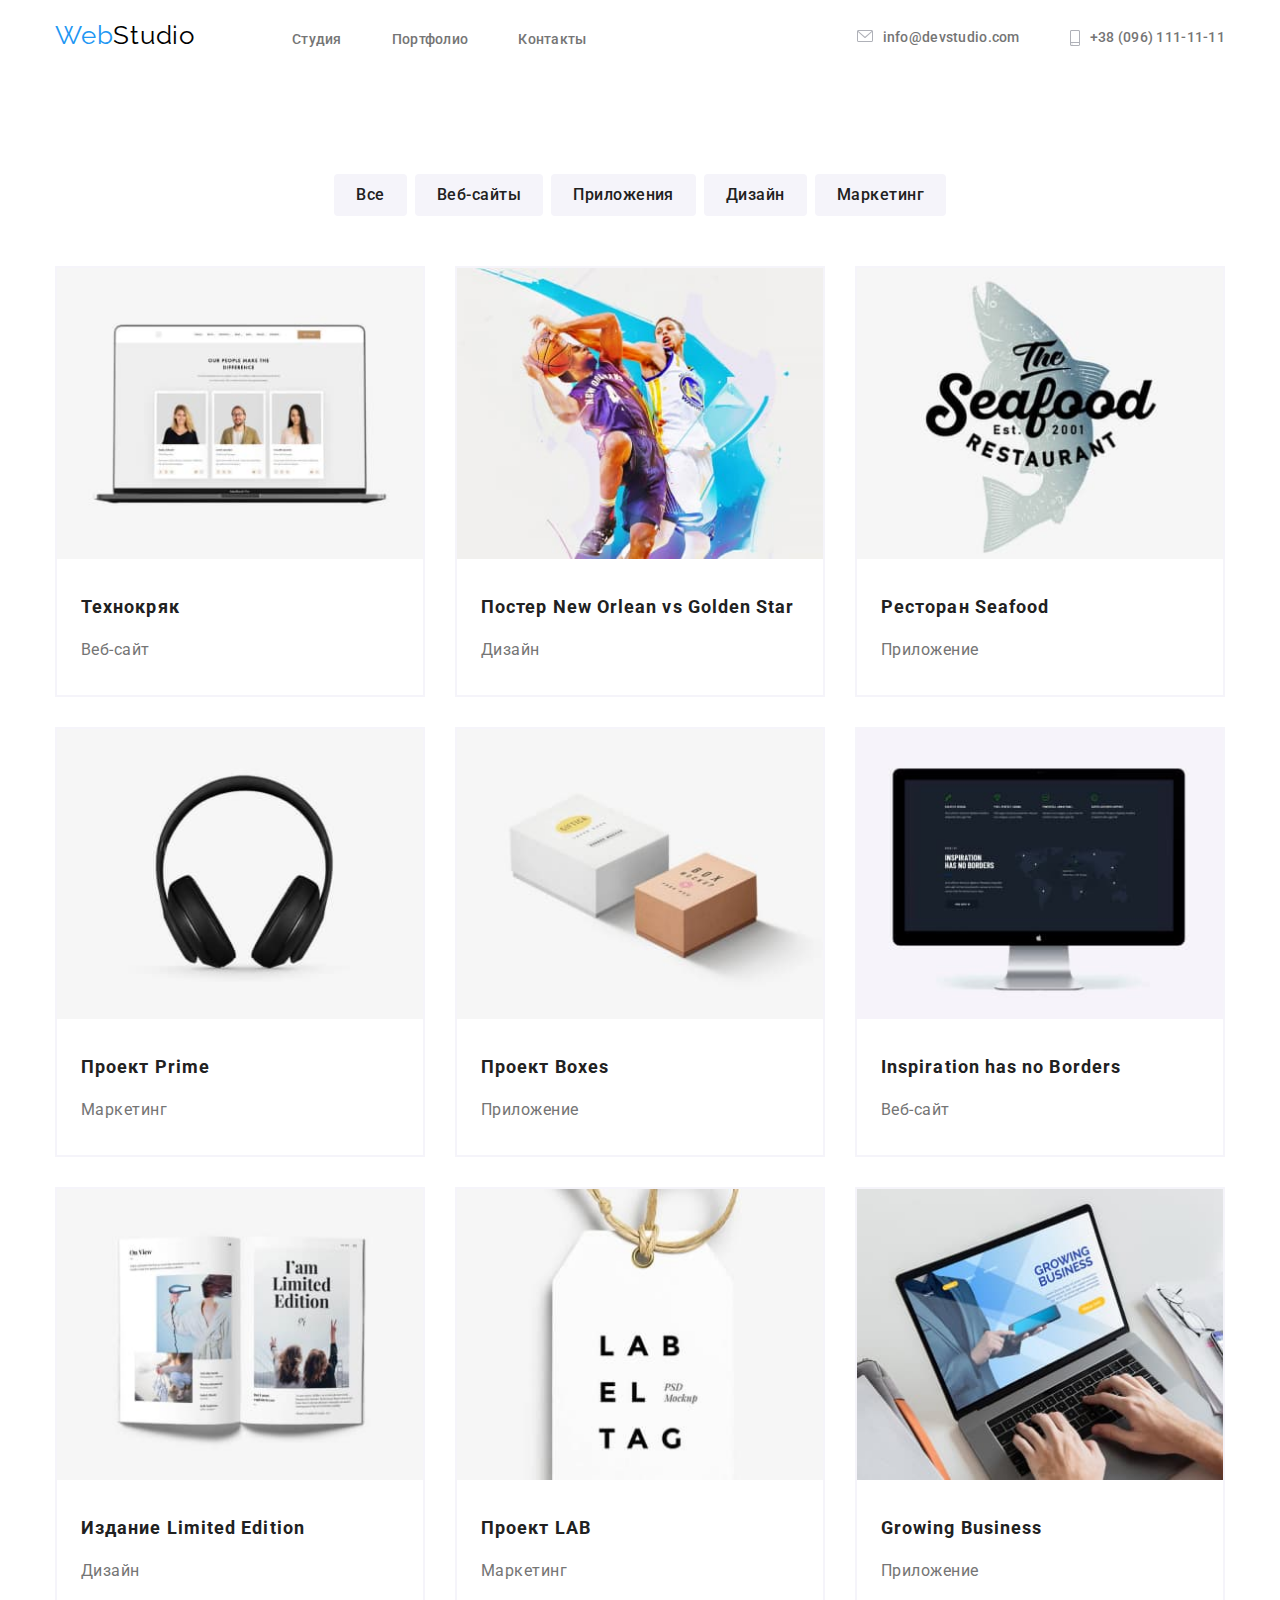
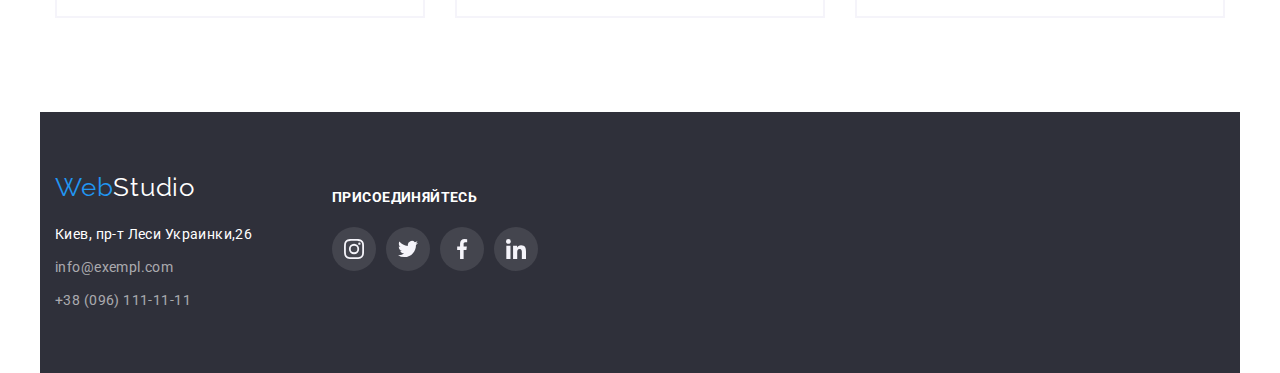
==== commit 9f868552: "verification" ====
--- a/html/portfolio.html
+++ b/html/portfolio.html
@@ -27,7 +27,7 @@
         <!-- site-nav - Главная навигация -->
         <nav>
           <!-- logo Логотип, всегда ссылка -->
-          <a href="./" lang="en" class="logo"
+          <a href="../" lang="en" class="logo"
             >Web<span class="logo-black">Studio</span></a
           >
           <!-- site-nav - Ссылки на другие страницы или разделы текущей -->
@@ -48,38 +48,35 @@
         <ul class="list aus-nav">
           <!-- ::  -->
           <!-- ::  -->
-          <li class="li-aus-nav flexbox ">
+          <li class="li-aus-nav flexbox">
             <a
-                class="link "
-                href="mailto:info@devstudio.com"
-                target="_blank"
-                rel="noopener noreferrer"
-                aria-label="ссылка E-mail"
-              >
-                <svg class="cnts-e-icon">
-                  <use href="../images/main/sprite-contacts.svg#envelope"></use>
-                </svg>
-              </a>
-              <a class="link" href="mailto:info@devstudio.com"
-                >info@devstudio.com</a
-              >
-            
+              class="link"
+              href="mailto:info@devstudio.com"
+              target="_blank"
+              rel="noopener noreferrer"
+              aria-label="ссылка E-mail"
+            >
+              <svg class="cnts-e-icon">
+                <use href="../images/main/sprite-cl-gn.svg#envelope"></use>
+              </svg>
+            </a>
+            <a class="link" href="mailto:info@devstudio.com"
+              >info@devstudio.com</a
+            >
           </li>
-          <li class="li-aus-nav flexbox ">
-              <a
-                class="link "
-                href="tel:+380961111111"
-                target="_blank"
-                rel="noopener noreferrer"
-                aria-label="ссылка смартфон">
-                <svg class="cnts-s-icon">
-                  <use
-                    href="../images/main/sprite-contacts.svg#smartphone"
-                  ></use>
-                </svg>
-              </a>
-              <a class="link" href="tel:+380961111111">+38 (096) 111-11-11</a>
-            </div>
+          <li class="li-aus-nav flexbox">
+            <a
+              class="link"
+              href="tel:+380961111111"
+              target="_blank"
+              rel="noopener noreferrer"
+              aria-label="ссылка смартфон"
+            >
+              <svg class="cnts-s-icon">
+                <use href="../images/main/sprite-cl-gn.svg#smartphone"></use>
+              </svg>
+            </a>
+            <a class="link" href="tel:+380961111111">+38 (096) 111-11-11</a>
           </li>
         </ul>
       </div>
--- a/css/common.css
+++ b/css/common.css
@@ -103,7 +103,7 @@
 .aus-nav .li-aus-nav + .li-aus-nav {
   margin-left: 50px; 
 }
-/***  контакти:іконки mail- tel ***/
+/***  контакти:іконки mail-tel ***/
 /* svg */
 .flexbox{
   display:flex;
@@ -111,15 +111,19 @@
   /*  ссилка <a> */
  /* background-color: var(--soc-icon-grey-color);*/
 }
+
 .cnts-e-icon {
-  fill: var(--secondary-bckgr-color);
-  margin-right:10px;
-}
+  width: 16px;
+  height: 12px;
+   margin-right:10px;
+  fill: var(--soc-icon-color); /* перед цим з sprite.svg видалити fill */
+}   
 .cnts-s-icon {
-  fill: var(--secondary-bckgr-color);
-  margin-right:10px;
-   /* іконка <svg> */
-}
+  width: 10px;
+  height: 16px;
+   margin-right:10px;
+  fill: var(--soc-icon-color); /* перед цим з sprite.svg видалити fill */
+}   
 
 svg .link  {
   display: flex; /* зняти зазор перед елементом справа (для inline block - не застосовується) */
@@ -203,7 +207,7 @@
 
 
 
-/*  footer  для portfolio */
+/*  footer,  для portfolio, index */
 .flexbox {
   display: flex;
 }
@@ -267,39 +271,7 @@
 line-height: 1.45;
 letter-spacing: 0.03em;
 color: var(--primary-white-color);
-
-}
-
-
-/***  контакти  mail -tel ***/
-.cnts-icon-list {
-  display: flex;
-}
-.cnts-icon-item:not(:last-child) {
-  margin-right: 10px;
-}
-.cnts-e-icon {
-  height: 16px;
-  width: 12px;
-  fill: var(--soc-icon-color); /* перед цим з sprite.svg видалити fill */
-}   
-.cnts-s-icon {
-  height: 10px;
-  width: 16px;
-  fill: var(--soc-icon-color); /* перед цим з sprite.svg видалити fill */
-}   
-.cnts-icon-link {
-    display: flex;
-    align-items: center;
-}
-.cnts-icon-link {
-  background-color: var(--primary-white-color);
- }
-.cnts-icon-item .cnts-icon-link:hover .cnts-icon {
- fill: var(--accent-color);
-}
-
-
+}
 
 /***  сщціальні  компоненти  ***/
 
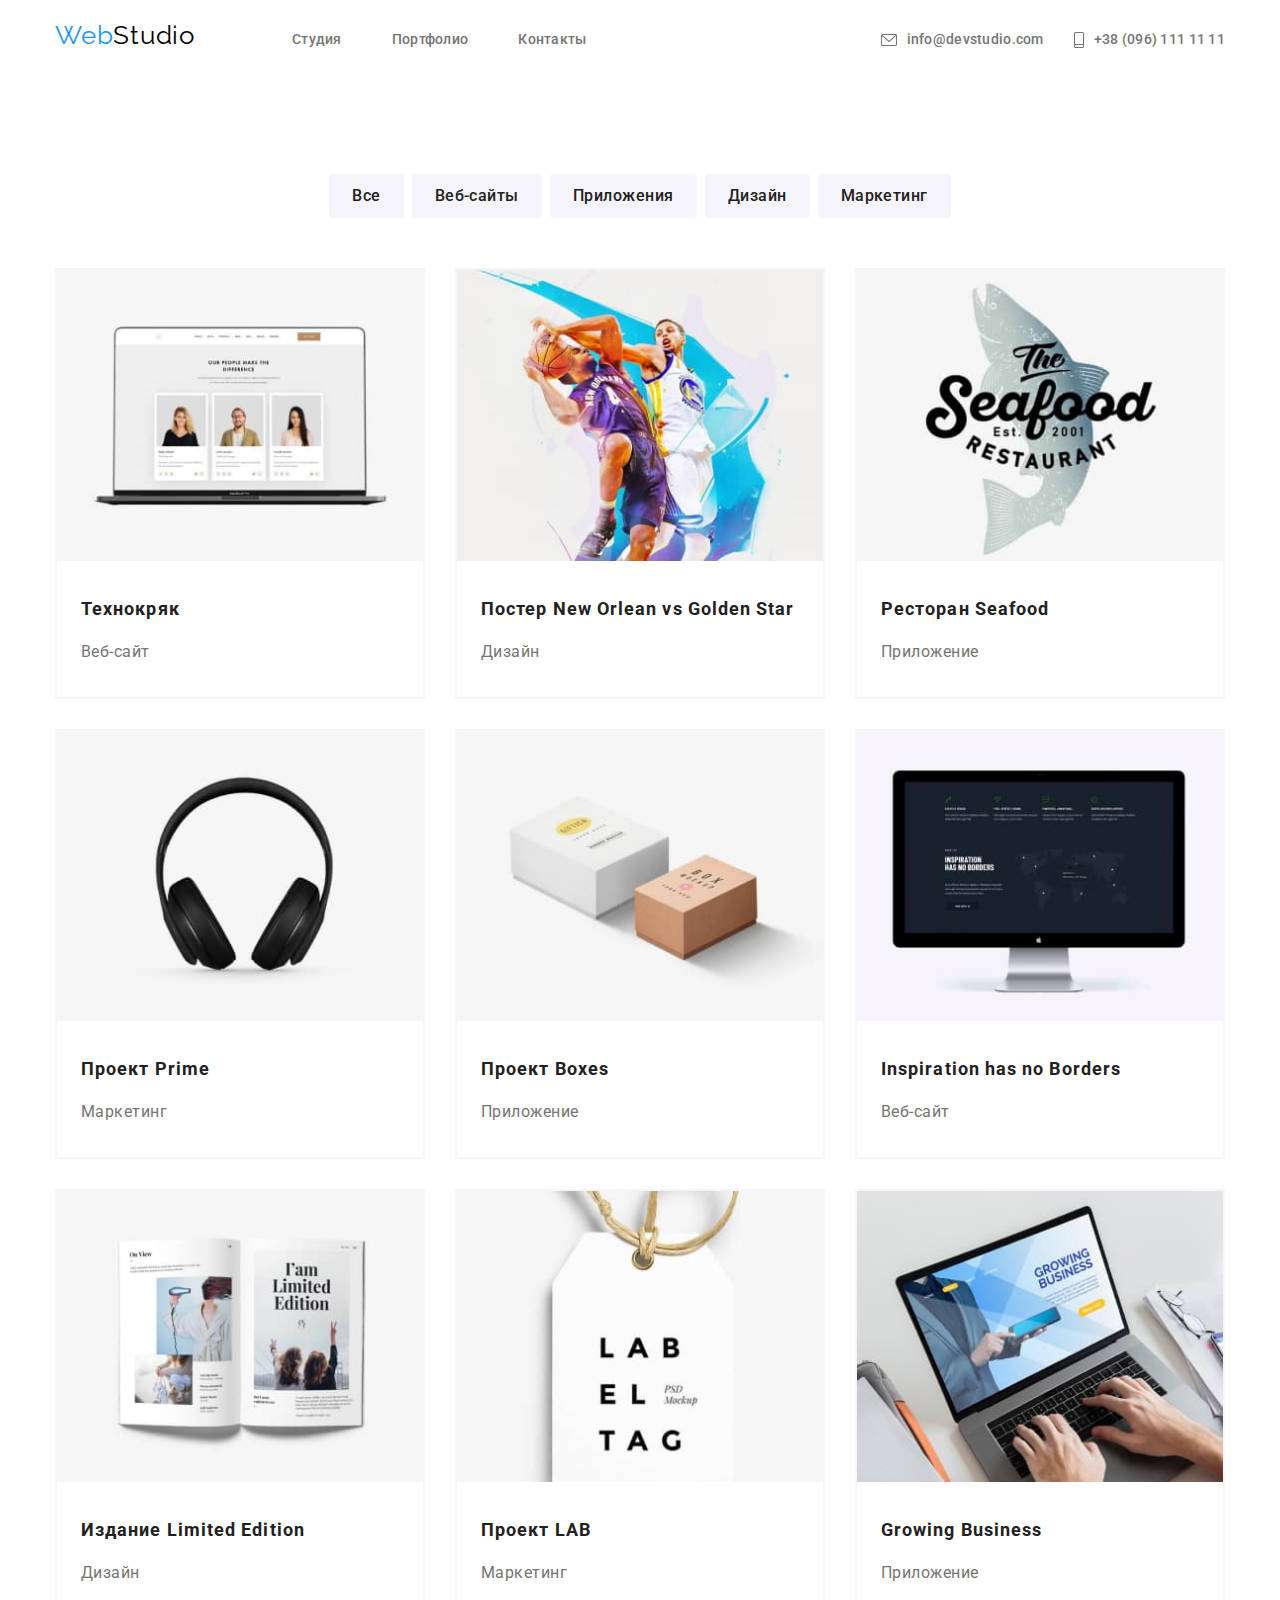
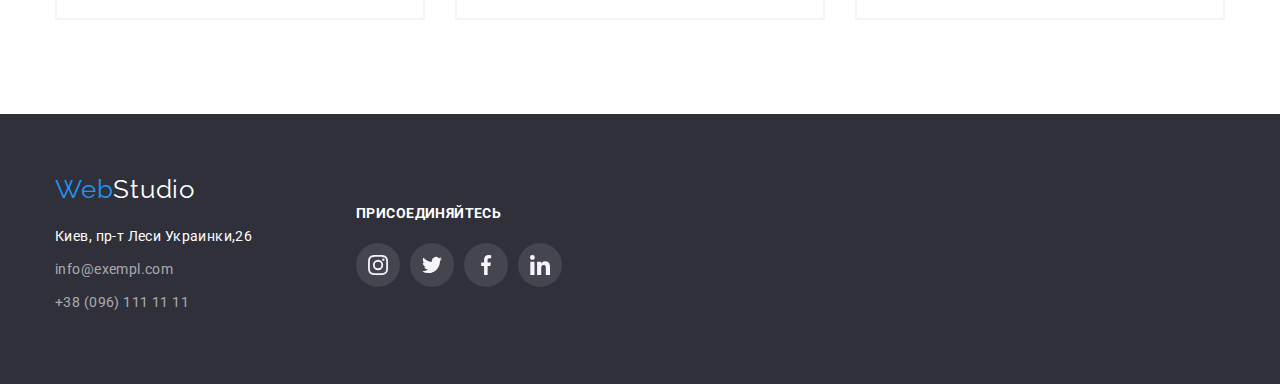
==== commit a6766925: "Виправлення ДЗ-04" ====
--- a/html/portfolio.html
+++ b/html/portfolio.html
@@ -47,36 +47,24 @@
         <!-- aus-nav, Contats -->
         <ul class="list aus-nav">
           <!-- ::  -->
-          <!-- ::  -->
-          <li class="li-aus-nav flexbox">
+          <li class="flexbox">
             <a
-              class="link"
+              class="link current-e icon-aus-nav"
               href="mailto:info@devstudio.com"
-              target="_blank"
-              rel="noopener noreferrer"
-              aria-label="ссылка E-mail"
             >
-              <svg class="cnts-e-icon">
-                <use href="../images/main/sprite-cl-gn.svg#envelope"></use>
-              </svg>
+              <svg class="cnts-e-icon" width="16 " height="12 ">
+                <use href="../images/main/sprite-cl-gn.svg#envelope"></use></svg
+              >info@devstudio.com
             </a>
-            <a class="link" href="mailto:info@devstudio.com"
-              >info@devstudio.com</a
-            >
           </li>
           <li class="li-aus-nav flexbox">
-            <a
-              class="link"
-              href="tel:+380961111111"
-              target="_blank"
-              rel="noopener noreferrer"
-              aria-label="ссылка смартфон"
-            >
-              <svg class="cnts-s-icon">
-                <use href="../images/main/sprite-cl-gn.svg#smartphone"></use>
-              </svg>
+            <a class="link icon-aus-nav" href="tel:+380961111111">
+              <svg class="cnts-s-icon" width="10" height="16">
+                <use
+                  href="../images/main/sprite-cl-gn.svg#smartphone"
+                ></use></svg
+              >+38 (096) 111 11 11
             </a>
-            <a class="link" href="tel:+380961111111">+38 (096) 111-11-11</a>
           </li>
         </ul>
       </div>
@@ -302,10 +290,11 @@
     </main>
 
     <!-- Подвал страницы -->
-    <footer class="container">
-      <ul class="list flexbox">
-        <li class="li-adr">
-          <a href="../" lang="en" class="logo"
+    <footer>
+      <div class="container flexbox">
+        <!-- Адрес и контакты -->
+        <div class="block-adr">
+          <a href="../" lang="en" class="logo padd"
             >Web<span class="logo-white">Studio</span></a
           >
           <address class="address">
@@ -314,70 +303,83 @@
               >info@exempl.com</a
             >
             <a href="tel:+380961111111" class="aus-footer"
-              >+38 (096) 111-11-11</a
+              >+38 (096) 111 11 11</a
             >
           </address>
-        </li>
-        <li class="li-soccontact">
-          <h2 class="soccontact-title">ПРИСОЕДИНЯЙТЕСЬ</h2>
-          <div class="flexbox">
-            <ul class="list soc-icon-list">
-              <li class="soc-icon-item">
-                <a
-                  class="soc-icon-link"
-                  href="https://instagram.com"
-                  target="_blank"
-                  rel="noopener noreferrer"
-                  aria-label="ссылка Инстаграм"
-                >
-                  <svg class="soc-icon">
-                    <use href="../images/main/sprite.svg#instagram-grey"></use>
-                  </svg>
-                </a>
-              </li>
-              <li class="soc-icon-item">
-                <a
-                  class="soc-icon-link"
-                  href="https://twitter.com"
-                  target="_blank"
-                  rel="noopener noreferrer"
-                  aria-label="ссылка Твиттер"
-                >
-                  <svg class="soc-icon">
-                    <use href="../images/main/sprite.svg#twitter-grey"></use>
-                  </svg>
-                </a>
-              </li>
-              <li class="soc-icon-item">
-                <a
-                  class="soc-icon-link"
-                  href="https://facebook.com"
-                  target="_blank"
-                  rel="noopener noreferrer"
-                  aria-label="ссылка Фейсбук"
-                >
-                  <svg class="soc-icon">
-                    <use href="../images/main/sprite.svg#facebook-grey"></use>
-                  </svg>
-                </a>
-              </li>
-              <li class="soc-icon-item">
-                <a
-                  class="soc-icon-link"
-                  href="https://linkedin.com"
-                  target="_blank"
-                  rel="noopener noreferrer"
-                  aria-label="ссылка Линкедин"
-                >
-                  <svg class="soc-icon">
-                    <use href="../images/main/sprite.svg#linkedin-grey"></use>
-                  </svg>
-                </a>
-              </li>
-            </ul>
-          </div>
-        </li>
-      </ul>
+        </div>
+        <!-- соц. контакты -->
+        <div>
+          <ul class="list flexbox">
+            <li class="li-soccontact">
+              <p class="soccontact-title">ПРИСОЕДИНЯЙТЕСЬ</p>
+              <div class="flexbox">
+                <ul class="list fsoc-icon-list">
+                  <li class="fsoc-icon-item">
+                    <a
+                      class="fsoc-icon-link"
+                      href="https://instagram.com"
+                      target="_blank"
+                      rel="noopener noreferrer"
+                      aria-label="ссылка Инстаграм"
+                    >
+                      <svg class="fsoc-icon">
+                        <use
+                          href="../images/main/sprite.svg#instagram-grey"
+                        ></use>
+                      </svg>
+                    </a>
+                  </li>
+                  <li class="fsoc-icon-item">
+                    <a
+                      class="fsoc-icon-link"
+                      href="https://twitter.com"
+                      target="_blank"
+                      rel="noopener noreferrer"
+                      aria-label="ссылка Твиттер"
+                    >
+                      <svg class="fsoc-icon">
+                        <use
+                          href="../images/main/sprite.svg#twitter-grey"
+                        ></use>
+                      </svg>
+                    </a>
+                  </li>
+                  <li class="fsoc-icon-item">
+                    <a
+                      class="fsoc-icon-link"
+                      href="https://facebook.com"
+                      target="_blank"
+                      rel="noopener noreferrer"
+                      aria-label="ссылка Фейсбук"
+                    >
+                      <svg class="fsoc-icon">
+                        <use
+                          href="../images/main/sprite.svg#facebook-grey"
+                        ></use>
+                      </svg>
+                    </a>
+                  </li>
+                  <li class="fsoc-icon-item">
+                    <a
+                      class="fsoc-icon-link"
+                      href="https://linkedin.com"
+                      target="_blank"
+                      rel="noopener noreferrer"
+                      aria-label="ссылка Линкедин"
+                    >
+                      <svg class="fsoc-icon">
+                        <use
+                          href="../images/main/sprite.svg#linkedin-grey"
+                        ></use>
+                      </svg>
+                    </a>
+                  </li>
+                </ul>
+              </div>
+            </li>
+          </ul>
+        </div>
+      </div>
     </footer>
   </body>
 </html>
--- a/css/common.css
+++ b/css/common.css
@@ -8,10 +8,11 @@
 
   --secondary-bckgr-color: #2f303a;
   --secondary-grey-color: rgba(255, 255, 255, 0.6);
- --soc-icon-grey-color:  rgba(255, 255, 255, 0.1);
+  --soc-icon-grey-color:  rgba(255, 255, 255, 0.1);
   --secondary-blacK-color: #000000;
   --button-bckgr-color: #f5f4fa;
   --soc-icon-color: #AFB1B8;
+  --border-no-color: #00; /* 00 - полностью прозрачный */
 }
 
 
@@ -33,7 +34,7 @@
   padding-left: 15px;
   padding-right: 15px;
 
- /* outline: 2px solid tomato; /* слой */
+  /*outline: 2px solid tomato; /* слой */
   /* background-color: #fffbbb; / завжди використовуватити в роботі з container*/
 }
 
@@ -99,107 +100,64 @@
   letter-spacing: 0.02em;
 }
 /* очистка крайньої геометрії, 3-й варіант*/
-.site-nav .li-site-nav + .li-site-nav,
-.aus-nav .li-aus-nav + .li-aus-nav {
-  margin-left: 50px; 
+.site-nav .li-site-nav + .li-site-nav { 
+   margin-left: 50px; 
+}
+
+.site-nav {
+  display: inline-flex;
+}
+.site-nav .link .current {
+  display: block; /* зняти зазор перед елементом справа (для inline block - не застосовується)*/
+  color: var(--accent-color);
+}
+.site-nav .link:hover,
+.site-nav .link:focus {
+  color: var(--accent-color);
+  text-decoration: none; /*праює тільки зі ссилками*/
 }
 /***  контакти:іконки mail-tel ***/
 /* svg */
 .flexbox{
-  display:flex;
-
-  /*  ссилка <a> */
+  display: flex;
+   /*  ссилка <a> */
  /* background-color: var(--soc-icon-grey-color);*/
 }
-
+.cnts-s-icon,
 .cnts-e-icon {
-  width: 16px;
-  height: 12px;
-   margin-right:10px;
-  fill: var(--soc-icon-color); /* перед цим з sprite.svg видалити fill */
+  margin-right:10px;
+  fill: var(--title-text-color); /* перед цим з sprite.svg видалити fill */
 }   
-.cnts-s-icon {
-  width: 10px;
-  height: 16px;
-   margin-right:10px;
-  fill: var(--soc-icon-color); /* перед цим з sprite.svg видалити fill */
-}   
-
-svg .link  {
+ 
+.aus-nav {     /* <ul> */
+  display: flex;
+  margin-left: auto;
+}
+
+.flexbox .link  {
   display: flex; /* зняти зазор перед елементом справа (для inline block - не застосовується) */
-  width: 16px;
-  height: 12px;
+/*  width: 16px;
+  height: 12px;*/
   padding-top: 32px;
   padding-bottom: 32px;
   align-items: center;
-
+}
+.aus-nav .flexbox + .flexbox {  
+  margin-left: 30px;
+}
+
+/*aus-nav*/
+.aus-nav .link .current-e {
+  display: flex; /* зняти зазор перед елементом справа (для inline block - не застосовується)*/
+  color: var(--accent-color);
   fill: var(--accent-color);
 }
-svg .links  {
-  display: flex; /* зняти зазор перед елементом справа (для inline block - не застосовується) */
-  width: 10px;
-  height: 16px;
-  padding-top: 32px;
-  padding-bottom: 32px;
-  align-items: center;
-
+
+.link:hover,
+.link:focus {
+  color: var(--accent-color);
   fill: var(--accent-color);
-}
-
-.li-aus-nav:hover svg,
-.li-aus-nav:focus {
-  fill: var(--accent-color);
-}
-/* end */
-
-
-.site-nav {
-  display: inline-flex;
-  color: var(--primary-text-color);
-}
-.aus-nav {
-  display: inline-flex;
-  margin-left: auto;
-}
-/*
-.li-site-nav { 
-/*outline: 1px solid rebeccapurple;
-  background-color: salmon;
-  margin-right: 50px; 
-}
-/* очистка крайньої геометрії, 2-й варіант 
-.site-nav .li-site-nav:last-child {
-  margin-right: 0px; 
-} */
-
-/*
-.li-aus-nav {
-/* outline: 1px solid red; 
-  background-color: rosybrown;
-  margin-right: 0px;
-}
-/* очистка крайньої геометрії, 1-й варіант
-.aus-nav .li-aus-nav:not(:last-child) {
-  margin-right: 50px;
-}
-*/
-
-.site-nav .link .current {
-  display: block; /* зняти зазор перед елементом справа (для inline block - не застосовується)*/
-  color: var(--accent-color);
-}
-.site-nav .link:hover,
-.site-nav .link:focus {
-  color: var(--accent-color);
-  text-decoration: none; /*праює тільки зі ссилками*/
-}
-/*aus-nav*/
-.aus-nav .link:hover,
-.aus-nav .link:focus {
-  color: var(--accent-color);
-}
-
-
+}   
 
 
 /* main */
@@ -220,24 +178,30 @@
   margin right: auto;
   margin-top: 0;
   margin-bottom: 0;
-  padding-left: 15px;
-  padding-right: 15px;
+/*  padding-left: 15px;
+  padding-right: 15px; */
   padding-top: 0px;
   padding-bottom: 0px;
   background-color: var(--secondary-bckgr-color);
   color: var(--primary-white-color);
 }
-.li-adr {
-  padding-top: 60px;
-  padding-bottom: 60px;
-  width: 277px;
-}
+.block-adr{
+  display: block;
+  direction: column;
+}
+.padd {
+padding-top: 60px;
+}
+
 /* logo */
 .logo-white {
   color: var(--primary-white-color);
 }
 /* address */
 .address {
+  padding-bottom: 60px;
+  width: 231px;
+margin-right: 70px;
   margin-top: 20px;
   font-style: normal;
   font-weight: 400;
@@ -259,38 +223,38 @@
 .li-soccontact{
  padding-top: 75px;
  padding-bottom: 97px;
- width: 277px;
+ width: 206px;
  justify-content: flex-start 
 } 
 .soccontact-title {
-  padding-top: 0;
-  margin-top: 0;
-  margin-bottom: 20px;
+margin-bottom: 20px;
 font-weight: 700;
 font-size: 14px;
 line-height: 1.45;
 letter-spacing: 0.03em;
-color: var(--primary-white-color);
+ color: var(--primary-white-color);
 }
 
 /***  сщціальні  компоненти  ***/
 
-.soc-icon-list {
+.list .fsoc-icon-list {
   /* позиціонуємо елементи <ul>  в ряд, Практ. №8 1.50.59 */
   display: flex;
-  justify-content: center;
-}
-.soc-icon-item:not(:last-child) {
+  justify-content: center; 
+  padding-bottom: 0; 
+}
+.fsoc-icon-item:not(:last-child) {
   /* елементи <li> */
   margin-right: 10px;
 }
-.soc-icon {
+.fsoc-icon {
   /* іконка <svg>*/
   height: 20px;
   width: 20px;
   fill: var(--button-bckgr-color); /* перед цим з sprite.svg видалити fill */
-}
-.soc-icon-link {
+
+}
+ .fsoc-icon-item .fsoc-icon-link{
   /* ссилка <a> */
   display: flex;
   justify-content: center;
@@ -301,11 +265,11 @@
   background-color: var(--soc-icon-grey-color);
   /*  background-color: var(--primary-white-color); */
 }
-.soc-icon-link:hover {
+.fsoc-icon-link:hover {
   /* задаємо колір на ссилку при hover, Практ. №8 2.04.20  */
   background-color: var(--accent-color);
 }
-.soc-icon-item .soc-icon-link:hover .soc-icon {
+.fsoc-icon-item .fsoc-icon-link:hover .fsoc-icon {
   /* hover на ссилку */
   fill: var(--primary-white-color);
 }
--- a/css/portfolio.css
+++ b/css/portfolio.css
@@ -23,7 +23,6 @@
 }
 .topline {
   /*вертикаль */
-
   margin-top: 0px;
   margin-bottom: 50px;
 }
@@ -37,16 +36,16 @@
   max-width: 150px;
   border-style: none;
   /* border-color робимо прозорим якщо border є  transparent ; opacity: 0.5; */
-  /*margin-right: 8px; */
+  /* margin-right: 8px; */
   color: var(--primary-text-color);
   background-color: var(--button-bckgr-color);
+  border: 1px solid transparent;
 
   font-weight: 500;
   font-size: 16px;
   line-height: 1.62; /* identical to box height, or 162% */
   text-align: center;
   letter-spacing: 0.03em;
-
   /* 
 padding: 12px 24px;
 display: inline-block; / Превращает любой элемент в строчный, простой  текст/
@@ -58,12 +57,23 @@
   margin-left: 8px; /* дати по 8рх мыж елементами вліво */
 }
 
-.describe-btn button:hover,
+.describe-btn button:hover {
+  color: var(--primary-white-color);
+  background-color: var(--accent-color);
+  box-shadow: 0px 3px 1px rgba(0, 0, 0, 0.1), 0px 1px 2px rgba(0, 0, 0, 0.08),
+    0px 2px 2px rgba(0, 0, 0, 0.12);
+  border-radius: 4px;
+  border: 1px solid var(--border-no-color);
+}
+
 .describe-btn button:focus {
   color: var(--primary-white-color);
   background-color: var(--accent-color);
-}
-
+  box-shadow: 0px 3px 1px rgba(0, 0, 0, 0.1), 0px 1px 2px rgba(0, 0, 0, 0.08),
+    0px 2px 2px rgba(0, 0, 0, 0.12);
+  border-radius: 4px;
+  border: 1px solid var(--accent-color);
+}
 /* main */
 .section-dcrtn {
   margin: 0;
@@ -133,11 +143,16 @@
 
 .outline-main {
   /* рамка */
-
   /* outline: 2px solid tomato; */
   border: 2px solid var(--button-bckgr-color);
   padding: 0;
-
+  /*  float: left; */
+}
+.outline-main:hover {
+  border: 2px solid var(--button-bckgr-color);
+  padding: 0;
+  box-shadow: 0px 1px 1px rgba(0, 0, 0, 0.12), 0px 4px 4px rgba(0, 0, 0, 0.06),
+    1px 4px 6px rgba(0, 0, 0, 0.16);
   /*  float: left; */
 }
 
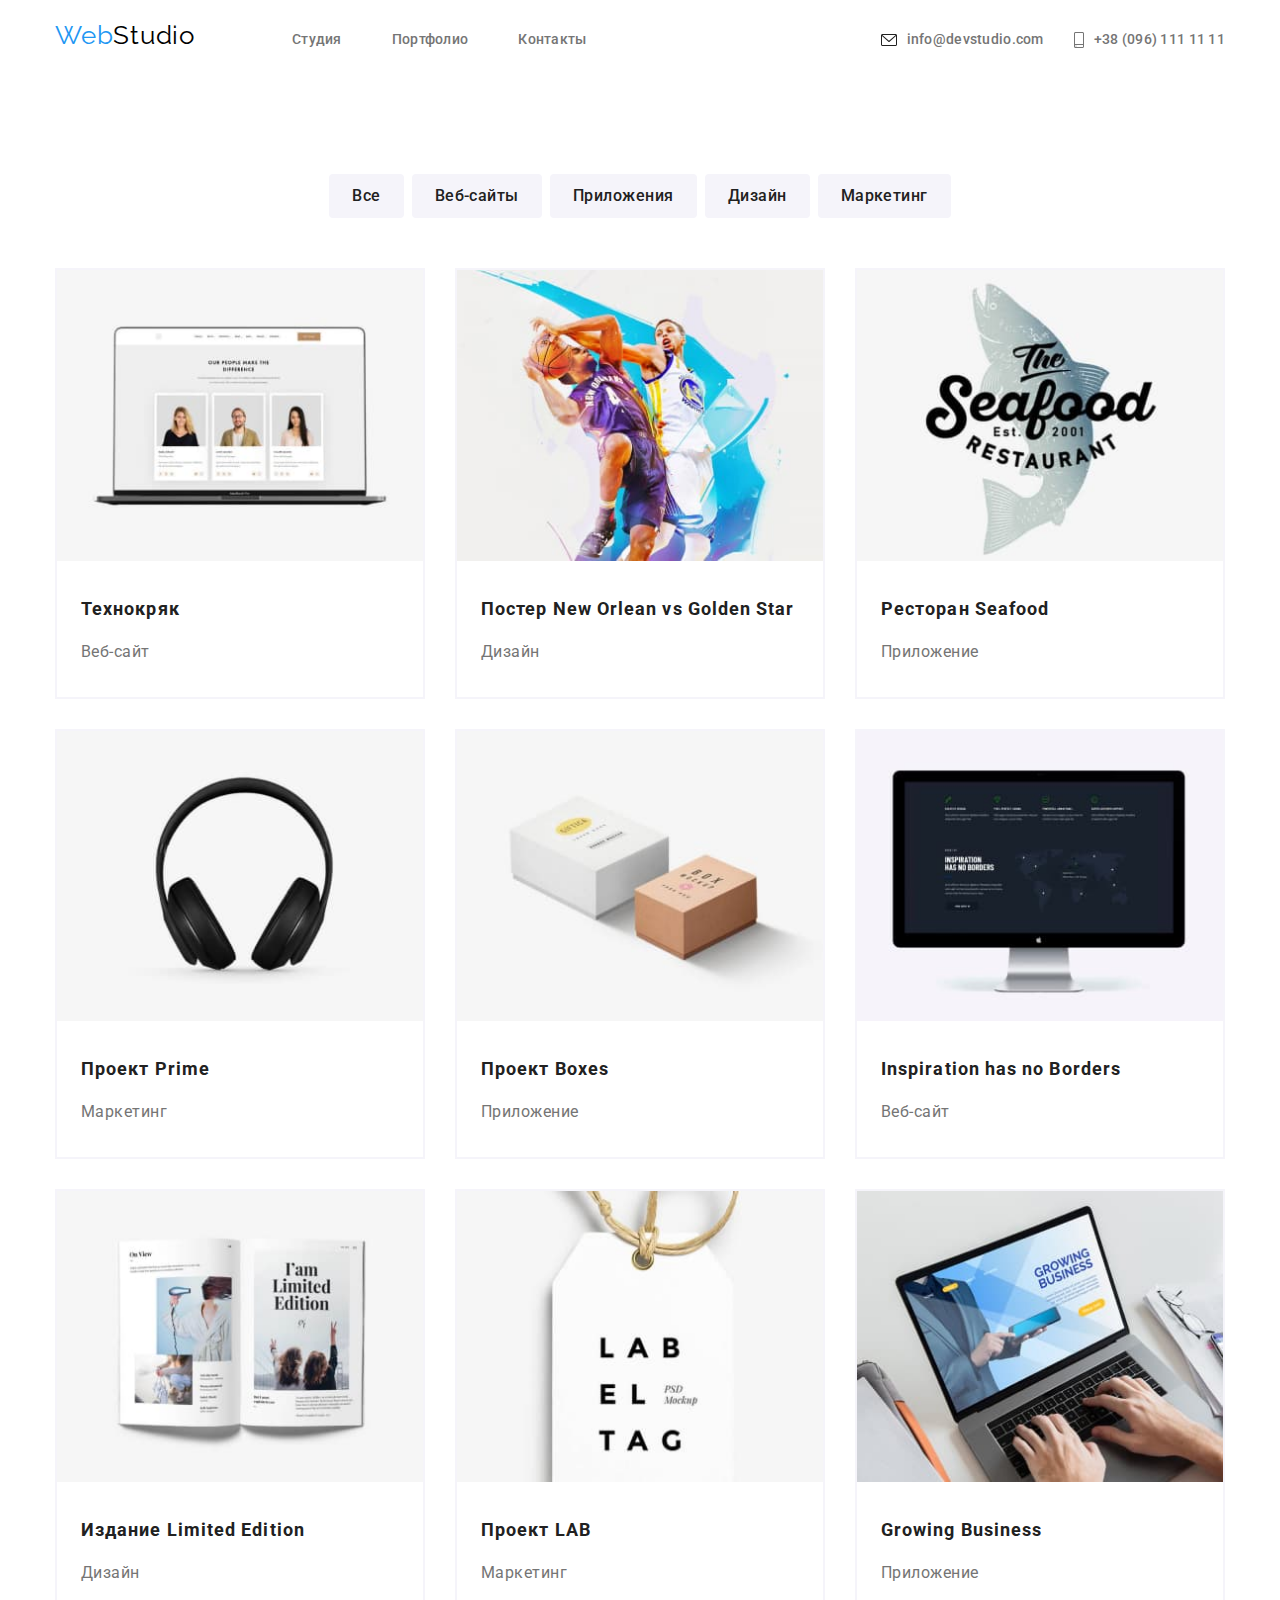
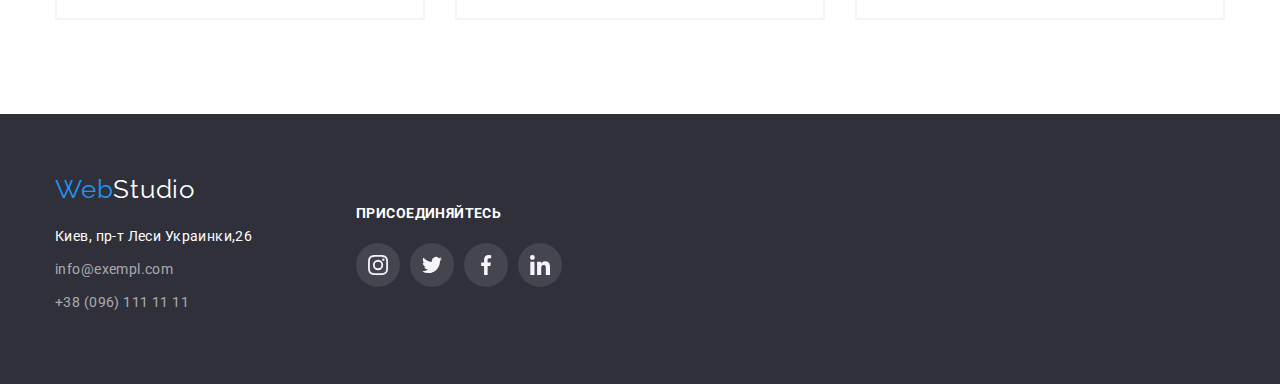
==== commit 341311f2: "Правка кода хедера" ====
--- a/html/portfolio.html
+++ b/html/portfolio.html
@@ -45,25 +45,21 @@
         </nav>
 
         <!-- aus-nav, Contats -->
-        <ul class="list aus-nav">
-          <!-- ::  -->
-          <li class="flexbox">
-            <a
-              class="link current-e icon-aus-nav"
-              href="mailto:info@devstudio.com"
-            >
-              <svg class="cnts-e-icon" width="16 " height="12 ">
-                <use href="../images/main/sprite-cl-gn.svg#envelope"></use></svg
-              >info@devstudio.com
+        <ul class="aus-nav list">
+          <li class="mail-smartf">
+            <a href="mailto:info@devstudio.com" class="link e-mail">
+              <svg class="cnts-e-icon" width="16" height="12">
+                <use href="../images/main/sprite-cl-gn.svg#envelope"></use>
+              </svg>
+              info@devstudio.com
             </a>
           </li>
-          <li class="li-aus-nav flexbox">
-            <a class="link icon-aus-nav" href="tel:+380961111111">
+          <li class="mail-smartf">
+            <a href="tel:+380961111111" class="link smartphon">
               <svg class="cnts-s-icon" width="10" height="16">
-                <use
-                  href="../images/main/sprite-cl-gn.svg#smartphone"
-                ></use></svg
-              >+38 (096) 111 11 11
+                <use href="../images/main/sprite-cl-gn.svg#smartphone"></use>
+              </svg>
+              +38 (096) 111 11 11
             </a>
           </li>
         </ul>
--- a/css/common.css
+++ b/css/common.css
@@ -116,52 +116,67 @@
   color: var(--accent-color);
   text-decoration: none; /*праює тільки зі ссилками*/
 }
-/***  контакти:іконки mail-tel ***/
+
+
+/* контакти:іконки mail-tel */
 /* svg */
-.flexbox{
-  display: flex;
-   /*  ссилка <a> */
- /* background-color: var(--soc-icon-grey-color);*/
-}
-.cnts-s-icon,
-.cnts-e-icon {
-  margin-right:10px;
+
+.cnts-e-icon {        /* <swg> */
+  margin-right: 10px;
+  /*width: 16px;
+  height: 12px;*/
+  fill: var(--primary-text-color);
+
+}
+.e-mail {             /* <a> */
+  display: flex;
+  align-items: center;
+}
+
+.cnts-s-icon {        /* <swg> */
+  margin-right:10px;   
+  /*width: 10px;
+  height: 16px;*/
   fill: var(--title-text-color); /* перед цим з sprite.svg видалити fill */
 }   
- 
-.aus-nav {     /* <ul> */
-  display: flex;
-  margin-left: auto;
-}
-
-.flexbox .link  {
-  display: flex; /* зняти зазор перед елементом справа (для inline block - не застосовується) */
-/*  width: 16px;
-  height: 12px;*/
+.smartphon {            /* <a> */
+  display: flex;
+  align-items: center;
+}
+
+.mail-smartf {    /* <li>  */
+  display: flex;  
+  align-items: center; 
+ /* background-color: var(--soc-icon-grey-color);*/
+ }
+
+.mail-smartf .link  {
+  display: flex;   зняти зазор перед елементом справа (для inline block - не застосовується) */
   padding-top: 32px;
   padding-bottom: 32px;
   align-items: center;
 }
-.aus-nav .flexbox + .flexbox {  
+.aus-nav {     /* <ul> */
+  display: flex;
+  margin-left: auto;
+}
+.aus-nav .mail-smartf + .mail-smartf {    /* <li>  */
   margin-left: 30px;
 }
 
-/*aus-nav*/
-.aus-nav .link .current-e {
-  display: flex; /* зняти зазор перед елементом справа (для inline block - не застосовується)*/
-  color: var(--accent-color);
+.aus-nav .e-mail:hover .cnts-e-icon,
+.aus-nav .smartphon:hover .cnts-s-icon {
   fill: var(--accent-color);
 }
-
-.link:hover,
-.link:focus {
-  color: var(--accent-color);
-  fill: var(--accent-color);
-}   
+.aus-nav .e-mail:hover, 
+.aus-nav .e-mail:focus, 
+.aus-nav .smartphon:hover,
+.aus-nav .smartphon:focus {
+ color: var(--accent-color);
+}
 
 
 /* main */
-
 
 
 
@@ -279,6 +294,3 @@
 } */
 
 
-
-
- 